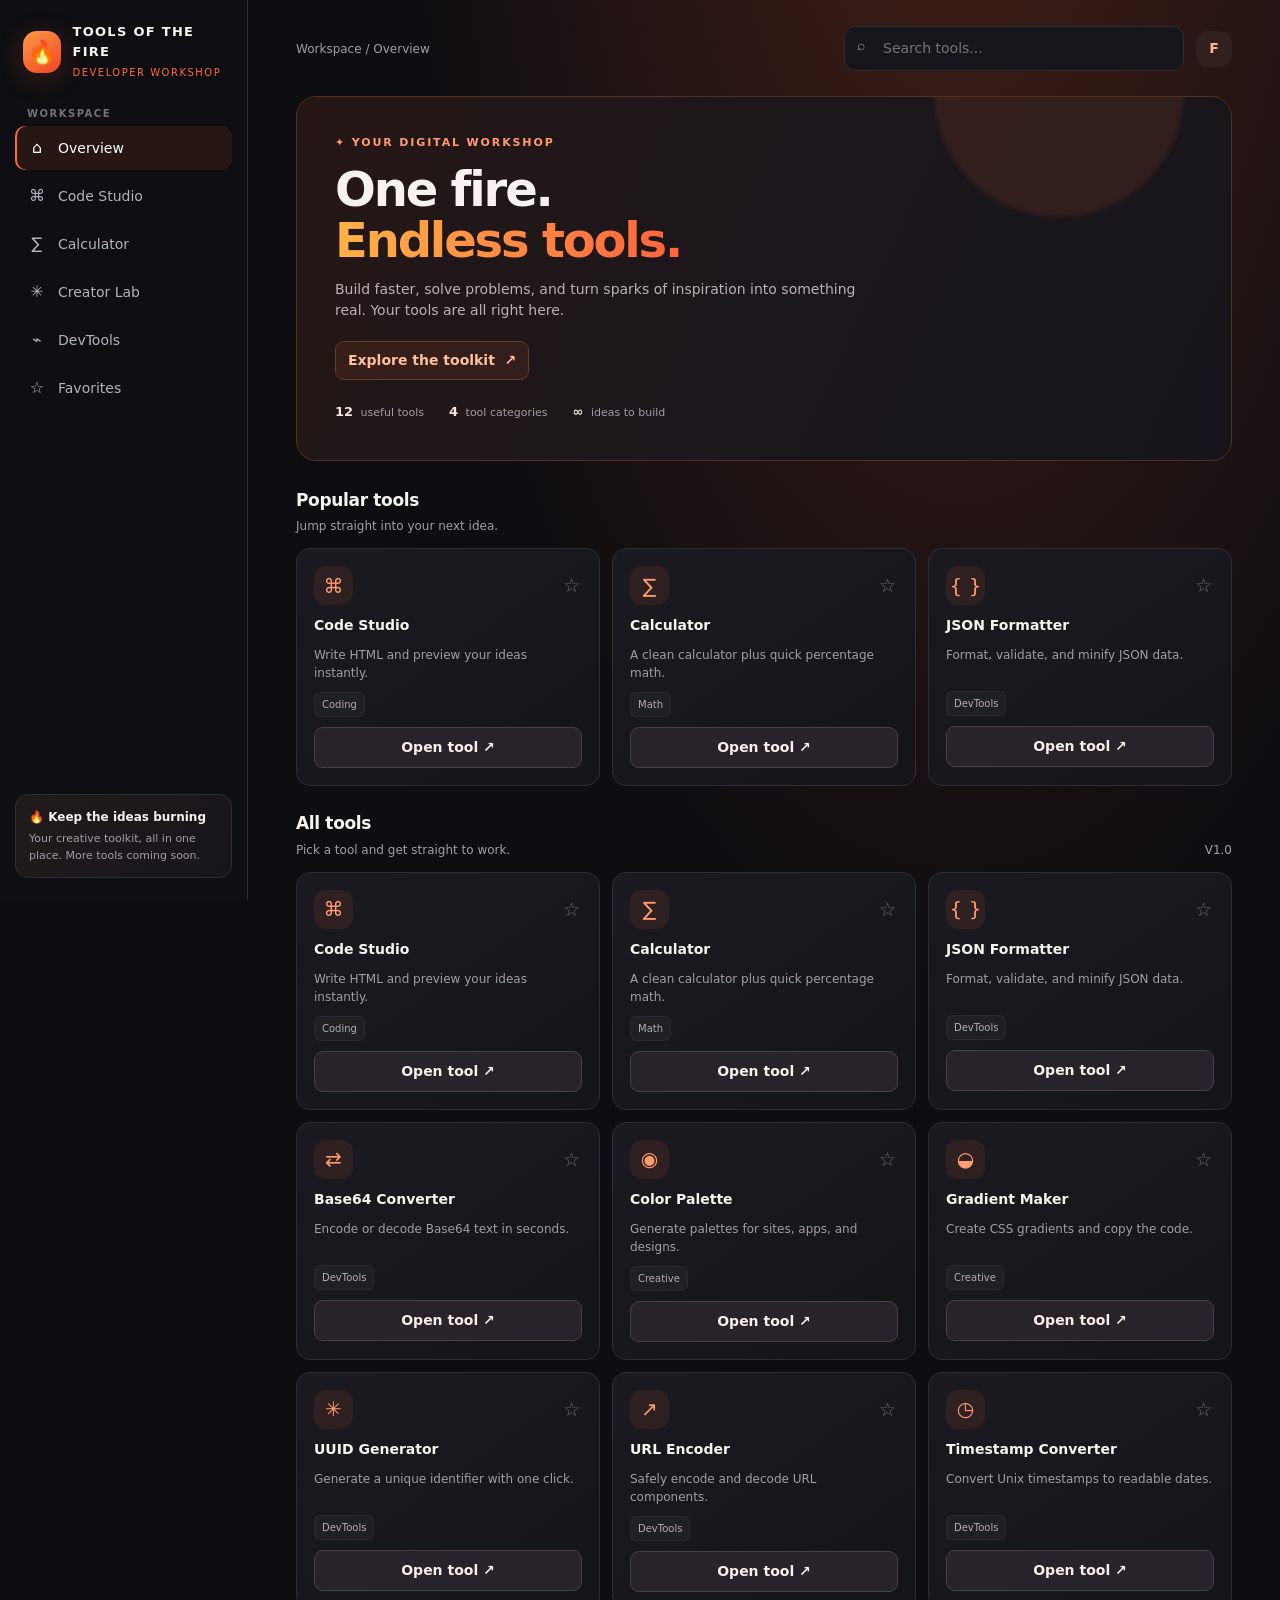
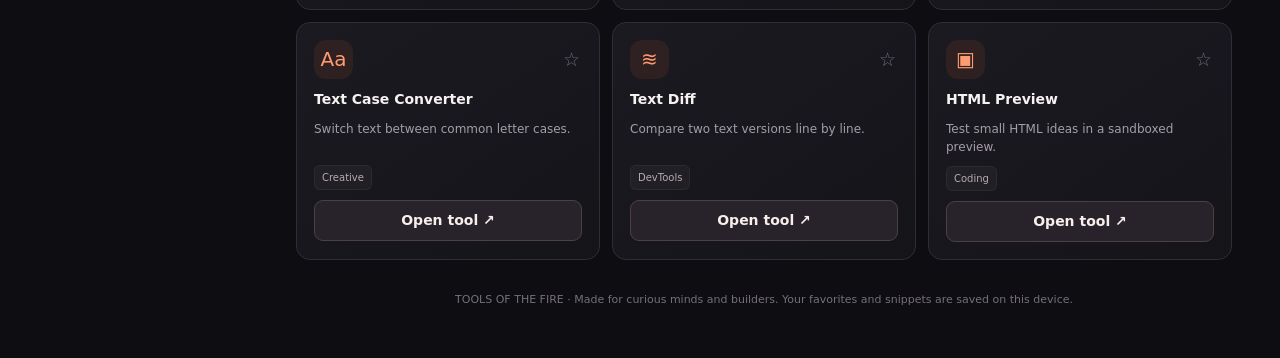
==== tools-of-the-fire/index.html @ 119ce0c4 "Add Tools of the Fire developer toolbox" ====
<!doctype html>
<html lang="en">
<head>
<meta charset="utf-8"><meta name="viewport" content="width=device-width,initial-scale=1">
<meta name="theme-color" content="#111014"><meta name="description" content="Tools of the Fire — a creative developer toolbox for code, calculations, and creation.">
<title>Tools of the Fire</title>
<style>
:root{color-scheme:dark;--bg:#0e0d11;--panel:#17161c;--panel2:#201e26;--line:#302d37;--text:#f6f2f0;--muted:#a49da8;--fire:#ff6a35;--gold:#ffb347;--green:#7ee0b2}*{box-sizing:border-box}body{margin:0;background:radial-gradient(ellipse at 75% -20%,#492016 0,transparent 42%),var(--bg);color:var(--text);font:14px/1.5 Inter,ui-sans-serif,system-ui,-apple-system,Segoe UI,sans-serif}button,input,textarea,select{font:inherit}button{cursor:pointer}.shell{display:grid;grid-template-columns:248px minmax(0,1fr);min-height:100vh}.sidebar{position:sticky;top:0;height:100vh;border-right:1px solid var(--line);padding:22px 15px;background:#100f14eF;display:flex;flex-direction:column;gap:24px}.brand{display:flex;align-items:center;gap:11px;padding:0 8px}.flame{width:42px;height:42px;border-radius:14px;display:grid;place-items:center;background:linear-gradient(145deg,#ff9a45,#f04426);font-size:23px;box-shadow:0 5px 28px #ff6a3533}.brand strong{display:block;font-size:13px;letter-spacing:.1em}.brand small{color:var(--fire);font-size:10px;letter-spacing:.15em}.navlabel{color:#776f7d;font-size:10px;font-weight:800;letter-spacing:.15em;padding:0 12px;margin-bottom:5px}.nav{display:grid;gap:4px}.nav button{border:0;background:transparent;color:#b8b0bd;text-align:left;padding:10px 12px;border-radius:10px;display:flex;align-items:center;gap:11px}.nav button:hover,.nav button.active{background:#ff6a3518;color:#fff}.nav button.active{box-shadow:inset 2px 0 var(--fire)}.nav .ico{width:20px;text-align:center;font-size:16px}.sidebottom{margin-top:auto;border:1px solid var(--line);border-radius:13px;padding:13px;background:linear-gradient(135deg,#211b1b,#17151c)}.sidebottom b{display:block;font-size:12px}.sidebottom p{font-size:11px;color:var(--muted);margin:5px 0 0}.main{min-width:0;padding:26px clamp(16px,4vw,48px) 50px;max-width:1600px;width:100%;margin:auto}.topbar{display:flex;align-items:center;gap:12px;margin-bottom:25px}.crumb{color:var(--muted);font-size:12px}.topbar .grow{flex:1}.search{width:min(340px,45vw);position:relative}.search input{width:100%;border:1px solid var(--line);background:#17161c;color:var(--text);padding:11px 13px 11px 38px;border-radius:11px;outline:none}.search input:focus,textarea:focus,input:focus,select:focus{border-color:#a64b30;outline:1px solid #a64b3055}.search span{position:absolute;left:13px;top:9px;color:var(--muted)}.avatar{width:36px;height:36px;border-radius:12px;background:#30211e;color:#ffb28d;display:grid;place-items:center;font-weight:800}.hero{position:relative;overflow:hidden;border:1px solid #553022;border-radius:20px;padding:clamp(22px,4vw,38px);background:linear-gradient(115deg,#261715 0%,#1b171c 50%,#17151b 100%);margin-bottom:27px}.hero:after{content:"";position:absolute;width:250px;height:250px;border-radius:50%;right:5%;top:-130px;background:#ff632e1c;filter:blur(2px)}.eyebrow{font-size:11px;color:#ff9b70;font-weight:800;letter-spacing:.17em;text-transform:uppercase}.hero h1{font-size:clamp(30px,5vw,48px);letter-spacing:-.045em;line-height:1.08;margin:12px 0}.hero h1 span{background:linear-gradient(90deg,#ffb347,#ff633d);-webkit-background-clip:text;background-clip:text;color:transparent}.hero p{color:#bcb1b5;max-width:550px;margin:0 0 20px}.pill{border:1px solid #623b2d;background:#ff6a3517;color:#ffc09f;padding:8px 12px;border-radius:9px;font-weight:700}.stats{display:flex;gap:25px;flex-wrap:wrap;margin-top:22px;color:var(--muted);font-size:11px}.stats b{color:#f5e7df;font-size:13px;margin-right:4px}.sectionhead{display:flex;align-items:end;justify-content:space-between;gap:12px;margin:25px 0 13px}.sectionhead h2{font-size:17px;margin:0;letter-spacing:-.02em}.sectionhead p{color:var(--muted);font-size:12px;margin:4px 0 0}.cards{display:grid;grid-template-columns:repeat(3,minmax(0,1fr));gap:12px}.toolcard{border:1px solid var(--line);background:linear-gradient(145deg,#1b1a21,#151419);padding:17px;border-radius:14px;text-align:left;color:inherit;min-width:0;transition:.18s;display:flex;flex-direction:column;gap:10px}.toolcard:hover{transform:translateY(-2px);border-color:#79432f;background:#211b1b}.cardtop{display:flex;align-items:center;justify-content:space-between}.toolicon{width:39px;height:39px;display:grid;place-items:center;border-radius:12px;background:#ff6a3517;color:#ff9b70;font-size:20px}.star{border:0;background:transparent;color:#716a76;font-size:19px;padding:2px}.star.on{color:#ffbd52}.toolcard h3{margin:0;font-size:14px}.toolcard p{margin:0;color:var(--muted);font-size:12px;min-height:35px}.tag{color:#b8aab4;font-size:10px;background:#ffffff09;border:1px solid #ffffff0c;padding:4px 7px;border-radius:6px;align-self:flex-start}.workspace{display:none}.workspace.active{display:block}.homeview.hidden{display:none}.panel{border:1px solid var(--line);border-radius:15px;background:#17161c;padding:18px;margin-bottom:14px}.panel h3{margin:0 0 12px;font-size:15px}.field{width:100%;background:#100f14;border:1px solid var(--line);color:var(--text);border-radius:9px;padding:10px 12px;min-width:0}.fieldlabel{display:block;color:#b5adb9;font-size:12px;margin:12px 0 6px}.btn{border:1px solid #4b4145;background:#28232a;color:#f8eeeb;padding:9px 13px;border-radius:9px;font-weight:650}.btn.primary{background:linear-gradient(135deg,#ff7b3f,#ed4e2e);border-color:transparent;color:#fff}.btn:hover{filter:brightness(1.12)}.row{display:flex;gap:9px;align-items:center;flex-wrap:wrap}.row>*{flex:0 0 auto}.row .field{flex:1 1 180px}.output{background:#100f14;border:1px solid var(--line);padding:12px;border-radius:9px;min-height:42px;white-space:pre-wrap;overflow-wrap:anywhere;color:#f2e9e5}.muted{color:var(--muted);font-size:12px}.calc{max-width:420px}.calcdisplay{width:100%;font-size:27px;text-align:right;padding:20px 14px;background:#100f14;border:1px solid var(--line);border-radius:11px;color:#fff;margin-bottom:10px}.calcgrid{display:grid;grid-template-columns:repeat(4,1fr);gap:7px}.calcgrid button{padding:13px 5px;background:#27232b;border:1px solid #37313b;border-radius:9px;color:#fff}.calcgrid button.op{color:#ff9c72;background:#39251f}.calcgrid button.equal{background:#f26335;border-color:#f26335}.editor{display:grid;grid-template-columns:1fr 1fr;gap:12px}.editor textarea{min-height:310px;resize:vertical;font:12px/1.6 ui-monospace,SFMono-Regular,Consolas,monospace}.preview{width:100%;height:350px;border:1px solid var(--line);border-radius:9px;background:#fff}.colorgrid{display:grid;grid-template-columns:repeat(5,1fr);gap:8px}.swatch{border:1px solid #ffffff1a;border-radius:10px;overflow:hidden;background:#100f14;color:#fff;text-align:left;padding:0}.swatchcolor{height:90px}.swatch code{display:block;padding:8px;font-size:11px}.empty{border:1px dashed #46404a;border-radius:12px;padding:25px;color:var(--muted);text-align:center}.footer{margin-top:32px;color:#766f7b;font-size:11px;text-align:center}.toast{position:fixed;bottom:20px;right:20px;background:#26212a;border:1px solid #584139;padding:11px 15px;border-radius:10px;display:none;z-index:10;box-shadow:0 10px 30px #0008}.toast.show{display:block}@media(max-width:1000px){.cards{grid-template-columns:repeat(2,minmax(0,1fr))}.shell{grid-template-columns:205px minmax(0,1fr)}.sidebar{padding:18px 10px}}@media(max-width:680px){.shell{display:block}.sidebar{position:sticky;z-index:5;top:0;width:100%;height:auto;padding:10px 12px;border-right:0;border-bottom:1px solid var(--line);display:block}.brand{padding:0 3px}.flame{width:35px;height:35px}.brand strong{font-size:12px}.navlabel,.sidebottom{display:none}.nav{display:flex;overflow-x:auto;gap:4px;margin-top:10px}.nav button{white-space:nowrap;padding:8px 10px;font-size:11px}.nav .ico{width:auto}.main{padding:18px 13px 35px}.topbar{margin-bottom:16px}.crumb{display:none}.search{width:100%;flex:1}.avatar{display:none}.hero{padding:22px 18px}.cards{grid-template-columns:repeat(2,minmax(0,1fr));gap:9px}.toolcard{padding:12px;gap:8px}.toolcard p{font-size:11px}.toolicon{width:34px;height:34px}.editor{grid-template-columns:1fr}.editor textarea{min-height:220px}.preview{height:300px}.colorgrid{grid-template-columns:repeat(3,1fr)}.swatchcolor{height:65px}}@media(max-width:390px){.cards{grid-template-columns:1fr}.toolcard p{min-height:0}.hero h1{font-size:32px}}
</style>
</head>
<body>
<div class="shell">
<aside class="sidebar">
 <div class="brand"><div class="flame">🔥</div><div><strong>TOOLS OF THE FIRE</strong><small>DEVELOPER WORKSHOP</small></div></div>
 <div><div class="navlabel">WORKSPACE</div><nav class="nav" id="nav">
 <button class="active" data-view="home"><span class="ico">⌂</span> Overview</button>
 <button data-view="code"><span class="ico">⌘</span> Code Studio</button>
 <button data-view="calculator"><span class="ico">∑</span> Calculator</button>
 <button data-view="creator"><span class="ico">✳</span> Creator Lab</button>
 <button data-view="devtools"><span class="ico">⌁</span> DevTools</button>
 <button data-view="favorites"><span class="ico">☆</span> Favorites</button>
 </nav></div>
 <div class="sidebottom"><b>🔥 Keep the ideas burning</b><p>Your creative toolkit, all in one place. More tools coming soon.</p></div>
</aside>
<main class="main">
 <div class="topbar"><div class="crumb">Workspace / <span id="crumb">Overview</span></div><div class="grow"></div><div class="search"><span>⌕</span><input id="search" placeholder="Search tools..." aria-label="Search tools"></div><div class="avatar">F</div></div>
 <section id="home" class="homeview">
 <div class="hero"><div class="eyebrow">✦ YOUR DIGITAL WORKSHOP</div><h1>One fire.<br><span>Endless tools.</span></h1><p>Build faster, solve problems, and turn sparks of inspiration into something real. Your tools are all right here.</p><button class="pill" id="explore">Explore the toolkit&nbsp; ↗</button><div class="stats"><span><b id="toolcount">12</b> useful tools</span><span><b>4</b> tool categories</span><span><b>∞</b> ideas to build</span></div></div>
 <div class="sectionhead"><div><h2>Popular tools</h2><p>Jump straight into your next idea.</p></div></div><div class="cards" id="homecards"></div>
 <div class="sectionhead"><div><h2>All tools</h2><p>Pick a tool and get straight to work.</p></div><span class="muted">V1.0</span></div><div class="cards" id="allcards"></div>
 </section>
 <section id="code" class="workspace"><div class="sectionhead"><div><h2>Code Studio</h2><p>Write HTML, CSS, and JavaScript and preview the result live.</p></div></div><div class="panel"><div class="row"><label class="muted" for="codetype">Starter</label><select class="field" style="max-width:200px" id="codetype"><option value="starter">Hello world</option><option value="button">Interactive button</option><option value="blank">Blank canvas</option></select><button class="btn primary" id="runCode">▶ Run preview</button><button class="btn" id="saveCode">Save snippet</button></div><div class="editor" style="margin-top:12px"><div><label class="fieldlabel" for="codeinput">HTML editor</label><textarea class="field" id="codeinput" spellcheck="false"></textarea></div><div><label class="fieldlabel">Live preview</label><iframe class="preview" id="preview" title="Code preview" sandbox="allow-scripts"></iframe></div></div><p class="muted">Preview runs in an isolated frame. Don't paste code you don't trust.</p></div><div class="panel"><h3>Saved snippets</h3><div id="snippets" class="muted">Your saved snippets will appear here.</div></div></section>
 <section id="calculator" class="workspace"><div class="sectionhead"><div><h2>Calculator Hub</h2><p>Quick calculations without leaving your workspace.</p></div></div><div class="panel calc"><input class="calcdisplay" id="calcdisplay" value="0" readonly aria-label="Calculator display"><div class="calcgrid" id="calcgrid"></div></div><div class="panel"><h3>Quick percentage</h3><div class="row"><input class="field" type="number" id="pctbase" placeholder="Amount e.g. 250"><input class="field" type="number" id="pct" placeholder="Percent e.g. 15"><button class="btn primary" id="pctgo">Calculate</button></div><p id="pctout" class="output" style="margin-top:10px">Enter an amount and percentage.</p></div></section>
 <section id="creator" class="workspace"><div class="sectionhead"><div><h2>Creator Lab</h2><p>Generate colors and handy creative assets.</p></div><button class="btn primary" id="newpalette">↻ New palette</button></div><div class="panel"><h3>Color palette generator</h3><p class="muted">Generate a five-color palette and click any hex code to copy it.</p><div class="colorgrid" id="colorgrid"></div></div><div class="panel"><h3>Gradient maker</h3><div class="row"><input class="field" type="color" id="color1" value="#ff6a35" aria-label="First gradient color" style="height:42px;max-width:90px"><input class="field" type="color" id="color2" value="#ffb347" aria-label="Second gradient color" style="height:42px;max-width:90px"><select class="field" id="gradientdir" style="max-width:160px"><option value="135deg">Diagonal</option><option value="90deg">Left to right</option><option value="180deg">Top to bottom</option><option value="45deg">Soft diagonal</option></select><button class="btn primary" id="makegradient">Create gradient</button></div><div id="gradientbox" style="height:130px;border-radius:12px;margin-top:14px;background:linear-gradient(135deg,#ff6a35,#ffb347)"></div><div class="row" style="margin-top:10px"><code id="gradientcode" class="output" style="flex:1">linear-gradient(135deg, #ff6a35, #ffb347)</code><button class="btn" id="copygradient">Copy CSS</button></div></div><div class="panel"><h3>Text case converter</h3><textarea class="field" id="caseinput" rows="3" placeholder="Type or paste your text..."></textarea><div class="row" style="margin-top:10px"><button class="btn" data-case="upper">UPPERCASE</button><button class="btn" data-case="lower">lowercase</button><button class="btn" data-case="title">Title Case</button><button class="btn" data-case="sentence">Sentence case</button><button class="btn" data-case="copy">Copy text</button></div></div></section>
 <section id="devtools" class="workspace"><div class="sectionhead"><div><h2>Developer Toolkit</h2><p>Small utilities that make everyday development easier.</p></div></div><div class="panel"><h3>JSON formatter / validator</h3><textarea class="field" id="jsoninput" rows="6" placeholder='{"hello":"fire","active":true}' spellcheck="false"></textarea><div class="row" style="margin-top:10px"><button class="btn primary" id="jsonformat">Format JSON</button><button class="btn" id="jsonmin">Minify</button><button class="btn" id="jsoncopy">Copy result</button></div><div class="output" id="jsonout" style="margin-top:10px">Your formatted JSON will appear here.</div></div><div class="panel"><h3>Base64 encoder / decoder</h3><textarea class="field" id="baseinput" rows="3" placeholder="Enter text or Base64..."></textarea><div class="row" style="margin-top:10px"><button class="btn primary" id="baseencode">Encode</button><button class="btn" id="basedecode">Decode</button></div><div class="output" id="baseout" style="margin-top:10px">Output will appear here.</div></div><div class="panel"><h3>UUID generator</h3><div class="row"><div class="output" id="uuidout" style="flex:1">Click generate to create a UUID.</div><button class="btn primary" id="uuidgo">Generate UUID</button><button class="btn" id="uuidcopy">Copy</button></div></div><div class="panel"><h3>URL encoder / decoder</h3><textarea class="field" id="urlinput" rows="2" placeholder="Text or URL component..."></textarea><div class="row" style="margin-top:10px"><button class="btn primary" id="urlencode">Encode</button><button class="btn" id="urldecode">Decode</button></div><div class="output" id="urlout" style="margin-top:10px">Output will appear here.</div></div><div class="panel"><h3>Unix timestamp converter</h3><div class="row"><input class="field" id="timestamp" placeholder="Unix timestamp in seconds"><button class="btn primary" id="timeconvert">Convert</button><button class="btn" id="timenow">Use current time</button></div><div class="output" id="timeout" style="margin-top:10px">Date and time will appear here.</div></div><div class="panel"><h3>Text diff (basic)</h3><div class="editor"><textarea class="field" id="diffa" rows="5" placeholder="Original text"></textarea><textarea class="field" id="diffb" rows="5" placeholder="Updated text"></textarea></div><button class="btn primary" id="diffgo" style="margin-top:10px">Compare text</button><div class="output" id="diffout" style="margin-top:10px">Comparison will appear here.</div></div></section>
 <section id="favorites" class="workspace"><div class="sectionhead"><div><h2>Your favorites</h2><p>Keep the tools you use most close at hand.</p></div></div><div class="cards" id="favcards"></div></section>
 <div class="footer">TOOLS OF THE FIRE · Made for curious minds and builders. <span id="storageStatus">Your favorites and snippets are saved on this device.</span></div>
</main></div><div class="toast" id="toast" role="status"></div>
<script>
const tools=[
{id:'code',name:'Code Studio',icon:'⌘',desc:'Write HTML and preview your ideas instantly.',category:'Coding',view:'code'},
{id:'calculator',name:'Calculator',icon:'∑',desc:'A clean calculator plus quick percentage math.',category:'Math',view:'calculator'},
{id:'json',name:'JSON Formatter',icon:'{ }',desc:'Format, validate, and minify JSON data.',category:'DevTools',view:'devtools',target:'jsoninput'},
{id:'base64',name:'Base64 Converter',icon:'⇄',desc:'Encode or decode Base64 text in seconds.',category:'DevTools',view:'devtools',target:'baseinput'},
{id:'palette',name:'Color Palette',icon:'◉',desc:'Generate palettes for sites, apps, and designs.',category:'Creative',view:'creator'},
{id:'gradient',name:'Gradient Maker',icon:'◒',desc:'Create CSS gradients and copy the code.',category:'Creative',view:'creator'},
{id:'uuid',name:'UUID Generator',icon:'✳',desc:'Generate a unique identifier with one click.',category:'DevTools',view:'devtools',target:'uuidout'},
{id:'url',name:'URL Encoder',icon:'↗',desc:'Safely encode and decode URL components.',category:'DevTools',view:'devtools',target:'urlinput'},
{id:'timestamp',name:'Timestamp Converter',icon:'◷',desc:'Convert Unix timestamps to readable dates.',category:'DevTools',view:'devtools',target:'timestamp'},
{id:'textcase',name:'Text Case Converter',icon:'Aa',desc:'Switch text between common letter cases.',category:'Creative',view:'creator',target:'caseinput'},
{id:'diff',name:'Text Diff',icon:'≋',desc:'Compare two text versions line by line.',category:'DevTools',view:'devtools',target:'diffa'},
{id:'preview',name:'HTML Preview',icon:'▣',desc:'Test small HTML ideas in a sandboxed preview.',category:'Coding',view:'code'}
];
let favorites=readStore('tof-favorites',[]), snippets=readStore('tof-snippets',[]), calcExpr='', lastView='home';
function readStore(k,f){try{return JSON.parse(localStorage.getItem(k))??f}catch{return f}}function saveStore(k,v){try{localStorage.setItem(k,JSON.stringify(v))}catch{}}
function toast(t){let el=document.getElementById('toast');el.textContent=t;el.classList.add('show');clearTimeout(window._toast);window._toast=setTimeout(()=>el.classList.remove('show'),2000)}
function card(t){return '<article class="toolcard"><div class="cardtop"><div class="toolicon">'+t.icon+'</div><button class="star '+(favorites.includes(t.id)?'on':'')+'" data-star="'+t.id+'" title="Toggle favorite" aria-label="Toggle favorite">'+(favorites.includes(t.id)?'★':'☆')+'</button></div><h3>'+t.name+'</h3><p>'+t.desc+'</p><span class="tag">'+t.category+'</span><button class="btn" data-open="'+t.id+'">Open tool ↗</button></article>'}
function renderCards(){document.getElementById('homecards').innerHTML=tools.slice(0,3).map(card).join('');document.getElementById('allcards').innerHTML=tools.map(card).join('');document.getElementById('favcards').innerHTML=tools.filter(t=>favorites.includes(t.id)).map(card).join('')||'<div class="empty" style="grid-column:1/-1">No favorites yet. Tap ☆ on any tool to save it here.</div>';document.getElementById('toolcount').textContent=tools.length}
function openView(view){document.querySelectorAll('.workspace').forEach(e=>e.classList.toggle('active',e.id===view));document.getElementById('home').classList.toggle('hidden',view!=='home');document.querySelectorAll('#nav button').forEach(b=>b.classList.toggle('active',b.dataset.view===view));let label=({home:'Overview',code:'Code Studio',calculator:'Calculator',creator:'Creator Lab',devtools:'DevTools',favorites:'Favorites'})[view]||'Overview';document.getElementById('crumb').textContent=label;lastView=view;window.scrollTo({top:0,behavior:'smooth'})}
function openTool(id){let t=tools.find(x=>x.id===id);if(!t)return;openView(t.view);if(t.target)setTimeout(()=>document.getElementById(t.target)?.focus(),100)}
document.getElementById('nav').addEventListener('click',e=>{let b=e.target.closest('[data-view]');if(b)openView(b.dataset.view)});document.addEventListener('click',e=>{let s=e.target.closest('[data-star]');if(s){let id=s.dataset.star;favorites=favorites.includes(id)?favorites.filter(x=>x!==id):[...favorites,id];saveStore('tof-favorites',favorites);renderCards();toast(favorites.includes(id)?'Added to favorites':'Removed from favorites');return}let o=e.target.closest('[data-open]');if(o)openTool(o.dataset.open)});
document.getElementById('explore').onclick=()=>document.getElementById('allcards').scrollIntoView({behavior:'smooth',block:'start'});
document.getElementById('search').addEventListener('input',e=>{let q=e.target.value.trim().toLowerCase();if(!q){document.getElementById('homecards').innerHTML=tools.slice(0,3).map(card).join('');document.getElementById('allcards').innerHTML=tools.map(card).join('');return}openView('home');let found=tools.filter(t=>(t.name+' '+t.desc+' '+t.category).toLowerCase().includes(q));document.getElementById('homecards').innerHTML='';document.getElementById('allcards').innerHTML=found.map(card).join('')||'<div class="empty" style="grid-column:1/-1">No tools found. Try a different search.</div>';document.querySelector('#home .sectionhead').style.display='none';});
const starter='<h1>Hello, world! 🔥</h1>\n<p>Your next idea starts here.</p>\n<button onclick="document.querySelector(\'p\').textContent=\'You made it work!\'">Click me</button>\n<style>body{font-family:system-ui;padding:28px;color:#28212a}button{padding:10px 14px;border:0;border-radius:8px;background:#f26335;color:white;cursor:pointer}</style>';
const starters={starter,button:'<h1>Interactive button</h1>\n<button id="fire">Ignite the fire</button>\n<p id="message">Click the button.</p>\n<script>document.getElementById("fire").onclick=()=>document.getElementById("message").textContent="🔥 Ignited!";<'+ '/script>\n<style>body{font-family:system-ui;padding:24px}button{background:#f26335;color:white;border:0;padding:12px;border-radius:8px}</style>',blank:''};
document.getElementById('codeinput').value=starter;function runCode(){document.getElementById('preview').srcdoc=document.getElementById('codeinput').value}document.getElementById('runCode').onclick=runCode;document.getElementById('codetype').onchange=e=>{document.getElementById('codeinput').value=starters[e.target.value];runCode()};document.getElementById('saveCode').onclick=()=>{let name=prompt('Name this snippet:','My fire snippet');if(!name)return;snippets.unshift({name,code:document.getElementById('codeinput').value,date:new Date().toLocaleDateString()});snippets=snippets.slice(0,30);saveStore('tof-snippets',snippets);renderSnippets();toast('Snippet saved on this device')};
function renderSnippets(){let el=document.getElementById('snippets');if(!snippets.length){el.textContent='Your saved snippets will appear here.';return}el.innerHTML=snippets.map((s,i)=>'<div class="row" style="padding:9px 0;border-bottom:1px solid var(--line)"><span style="flex:1"><b>'+escapeHTML(s.name)+'</b><br><small class="muted">'+s.date+'</small></span><button class="btn" data-loadsnippet="'+i+'">Load</button><button class="btn" data-delsnippet="'+i+'">Delete</button></div>').join('')}
function escapeHTML(s){return String(s).replace(/[&<>"']/g,c=>({'&':'&amp;','<':'&lt;','>':'&gt;','"':'&quot;',"'":'&#39;'}[c]))}
document.getElementById('snippets').addEventListener('click',e=>{let l=e.target.closest('[data-loadsnippet]');let d=e.target.closest('[data-delsnippet]');if(l){document.getElementById('codeinput').value=snippets[+l.dataset.loadsnippet].code;runCode();toast('Snippet loaded')}if(d){snippets.splice(+d.dataset.delsnippet,1);saveStore('tof-snippets',snippets);renderSnippets()}});
const keys=['7','8','9','÷','4','5','6','×','1','2','3','−','0','.','⌫','+','C','(',')','='];document.getElementById('calcgrid').innerHTML=keys.map(k=>'<button class="'+(['÷','×','−','+'].includes(k)?'op ':'')+(k==='='?'equal':'')+'" data-key="'+k+'">'+k+'</button>').join('');
document.getElementById('calcgrid').onclick=e=>{let b=e.target.closest('[data-key]');if(!b)return;let k=b.dataset.key,d=document.getElementById('calcdisplay');if(k==='C')calcExpr='';else if(k==='⌫')calcExpr=calcExpr.slice(0,-1);else if(k==='='){try{let safe=calcExpr.replace(/×/g,'*').replace(/÷/g,'/').replace(/−/g,'-');if(!/^[0-9+\-*/().\s%]+$/.test(safe))throw 0;let val=Function('"use strict";return ('+safe.replace(/%/g,'/100')+')')();if(!Number.isFinite(val))throw 0;calcExpr=String(val)}catch{toast('That expression is not valid');calcExpr=''}}else calcExpr+=k;d.value=calcExpr||'0'};
document.getElementById('pctgo').onclick=()=>{let a=Number(document.getElementById('pctbase').value),p=Number(document.getElementById('pct').value);document.getElementById('pctout').textContent=Number.isFinite(a)&&Number.isFinite(p)&&document.getElementById('pctbase').value!==''&&document.getElementById('pct').value!==''?p+'% of '+a+' = '+(a*p/100):'Enter a valid amount and percentage.'};
function palette(){let cols=Array.from({length:5},()=>{let h=Math.floor(Math.random()*360),s=45+Math.random()*40,l=40+Math.random()*28;return 'hsl('+h+' '+Math.round(s)+'% '+Math.round(l)+'%)'});document.getElementById('colorgrid').innerHTML=cols.map(c=>'<button class="swatch" data-color="'+c+'"><div class="swatchcolor" style="background:'+c+'"></div><code>'+c+'</code></button>').join('')}
document.getElementById('newpalette').onclick=palette;document.getElementById('colorgrid').onclick=e=>{let b=e.target.closest('[data-color]');if(b)copyText(b.dataset.color)};
function updateGradient(){let css='linear-gradient('+document.getElementById('gradientdir').value+', '+document.getElementById('color1').value+', '+document.getElementById('color2').value+')';document.getElementById('gradientbox').style.background=css;document.getElementById('gradientcode').textContent='background: '+css+';'}document.getElementById('makegradient').onclick=updateGradient;document.getElementById('copygradient').onclick=()=>copyText(document.getElementById('gradientcode').textContent);document.querySelectorAll('[data-case]').forEach(b=>b.onclick=()=>{let el=document.getElementById('caseinput'),v=el.value;switch(b.dataset.case){case'upper':el.value=v.toUpperCase();break;case'lower':el.value=v.toLowerCase();break;case'title':el.value=v.toLowerCase().replace(/\b\w/g,c=>c.toUpperCase());break;case'sentence':el.value=v.toLowerCase().replace(/(^\s*\w|[.!?]\s+\w)/g,c=>c.toUpperCase());break;case'copy':copyText(v)}})
document.getElementById('jsonformat').onclick=()=>formatJSON(false);document.getElementById('jsonmin').onclick=()=>formatJSON(true);function formatJSON(min){try{let v=JSON.parse(document.getElementById('jsoninput').value);document.getElementById('jsonout').textContent=JSON.stringify(v,null,min?0:2);document.getElementById('jsonout').style.color='var(--green)'}catch(e){document.getElementById('jsonout').textContent='Invalid JSON: '+e.message;document.getElementById('jsonout').style.color='#ff9078'}}document.getElementById('jsoncopy').onclick=()=>copyText(document.getElementById('jsonout').textContent);
document.getElementById('baseencode').onclick=()=>{try{document.getElementById('baseout').textContent=btoa(unescape(encodeURIComponent(document.getElementById('baseinput').value)))}catch(e){document.getElementById('baseout').textContent='Could not encode this text.'}};document.getElementById('basedecode').onclick=()=>{try{document.getElementById('baseout').textContent=decodeURIComponent(escape(atob(document.getElementById('baseinput').value.trim())))}catch(e){document.getElementById('baseout').textContent='Invalid Base64 input.'}};
document.getElementById('uuidgo').onclick=()=>document.getElementById('uuidout').textContent=crypto.randomUUID?crypto.randomUUID():'xxxxxxxx-xxxx-4xxx-yxxx-xxxxxxxxxxxx'.replace(/[xy]/g,c=>{let r=Math.random()*16|0;return(c==='x'?r:(r&3|8)).toString(16)});document.getElementById('uuidcopy').onclick=()=>copyText(document.getElementById('uuidout').textContent);
document.getElementById('urlencode').onclick=()=>document.getElementById('urlout').textContent=encodeURIComponent(document.getElementById('urlinput').value);document.getElementById('urldecode').onclick=()=>{try{document.getElementById('urlout').textContent=decodeURIComponent(document.getElementById('urlinput').value)}catch{document.getElementById('urlout').textContent='Invalid encoded input.'}};
document.getElementById('timeconvert').onclick=()=>{let n=Number(document.getElementById('timestamp').value);if(!Number.isFinite(n)||!document.getElementById('timestamp').value.trim()){document.getElementById('timeout').textContent='Enter a Unix timestamp in seconds.';return}let d=new Date(n*1000);document.getElementById('timeout').textContent=isNaN(d)?'Timestamp out of range.':d.toLocaleString()+'\nUTC: '+d.toUTCString()};document.getElementById('timenow').onclick=()=>{let n=Math.floor(Date.now()/1000);document.getElementById('timestamp').value=n;document.getElementById('timeout').textContent=new Date(n*1000).toLocaleString()+'\nUnix timestamp: '+n};
document.getElementById('diffgo').onclick=()=>{let a=document.getElementById('diffa').value.split('\n'),b=document.getElementById('diffb').value.split('\n'),out=[];for(let i=0;i<Math.max(a.length,b.length);i++){if(a[i]===b[i])out.push('  '+(a[i]??''));else{if(a[i]!==undefined)out.push('− '+a[i]);if(b[i]!==undefined)out.push('+ '+b[i])}}document.getElementById('diffout').textContent=out.join('\n')||'No differences.'};
async function copyText(s){try{await navigator.clipboard.writeText(s);toast('Copied to clipboard')}catch{let t=document.createElement('textarea');t.value=s;document.body.appendChild(t);t.select();document.execCommand('copy');t.remove();toast('Copied')}}
renderCards();renderSnippets();palette();runCode();document.getElementById('uuidgo').click();
</script></body></html>
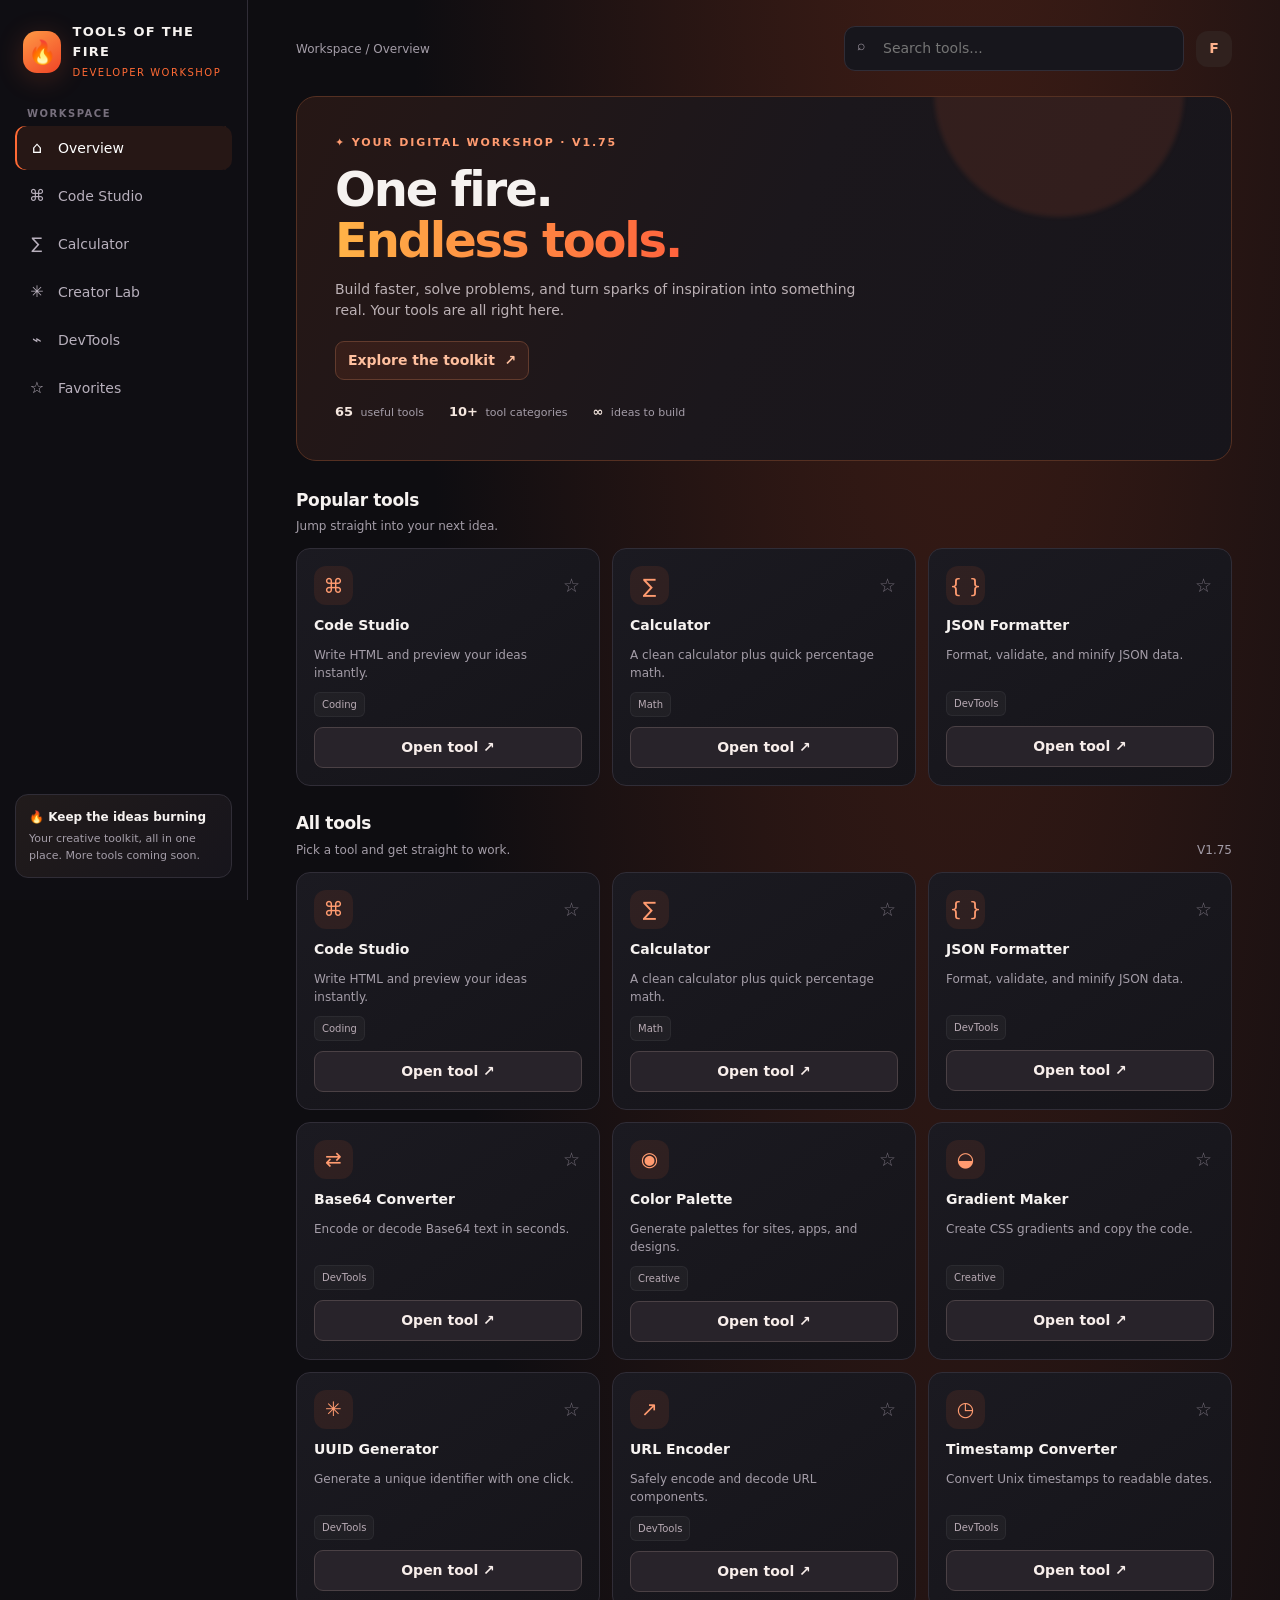
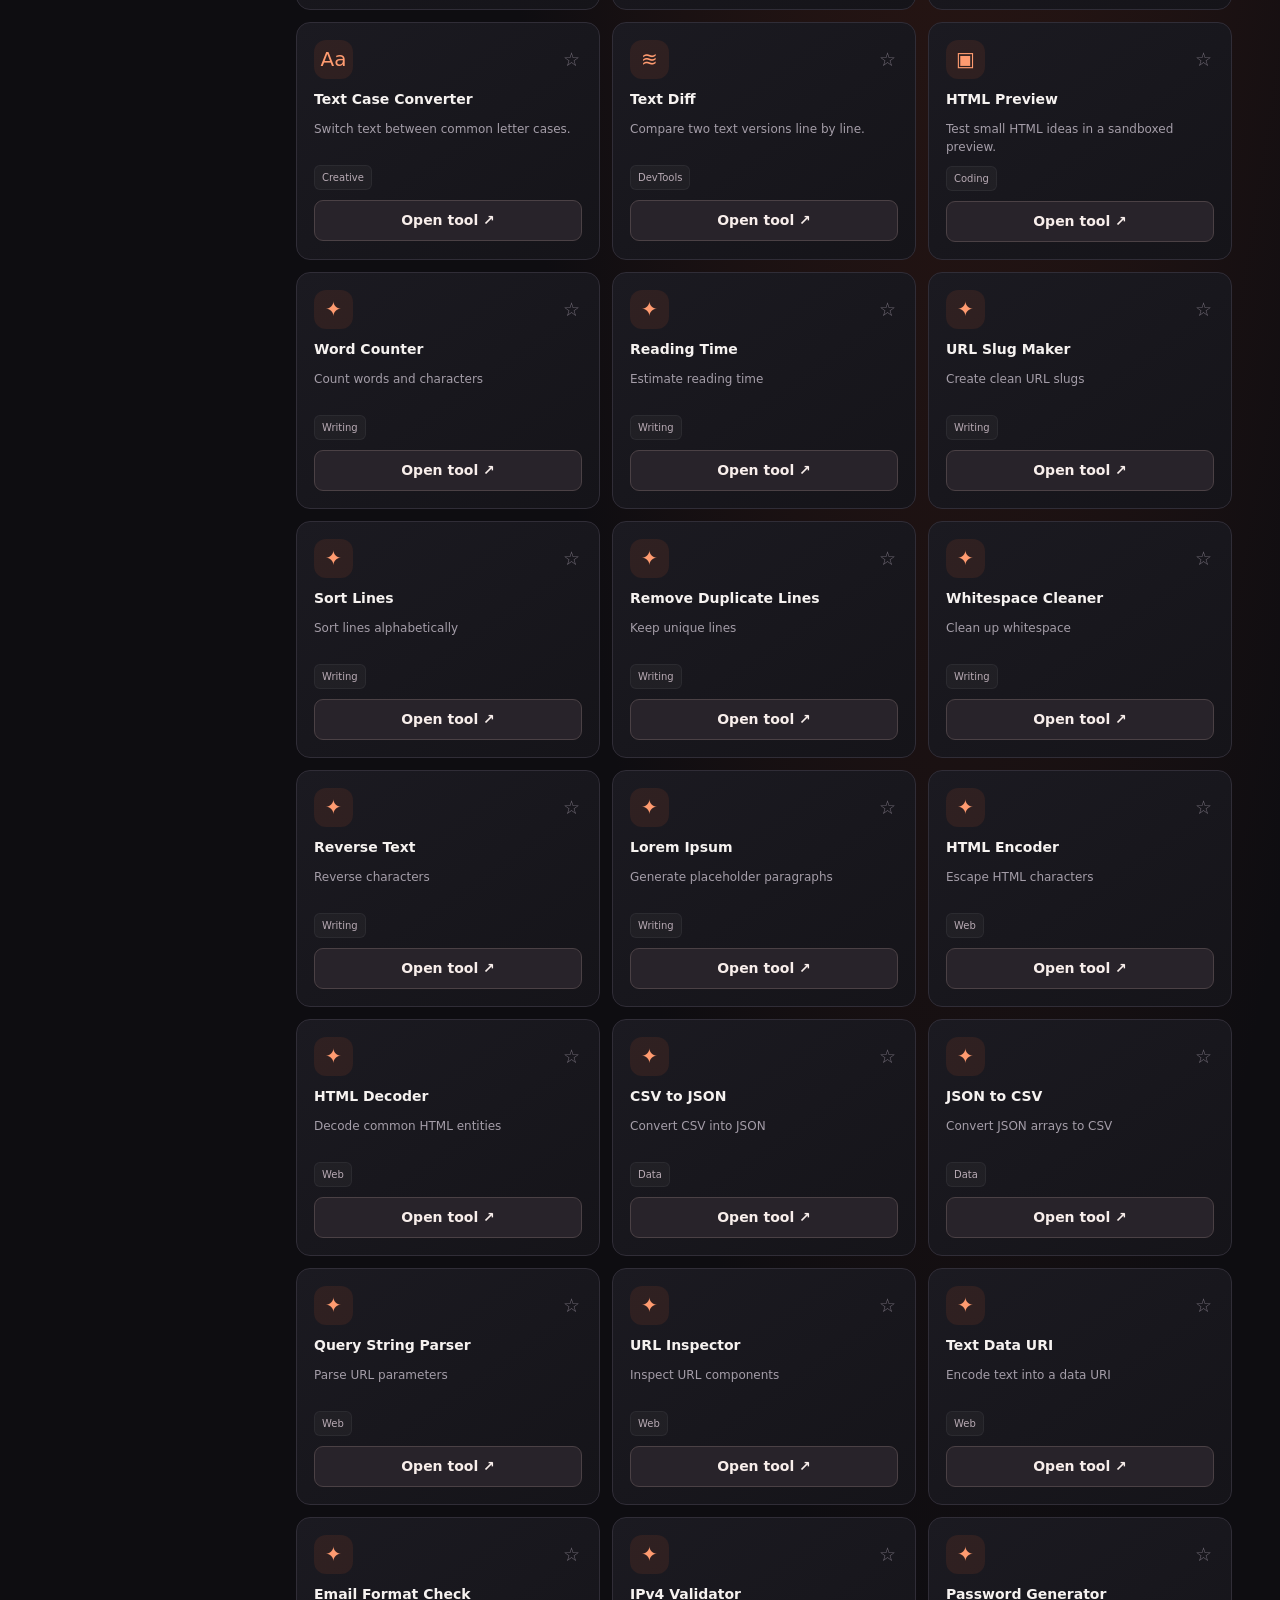
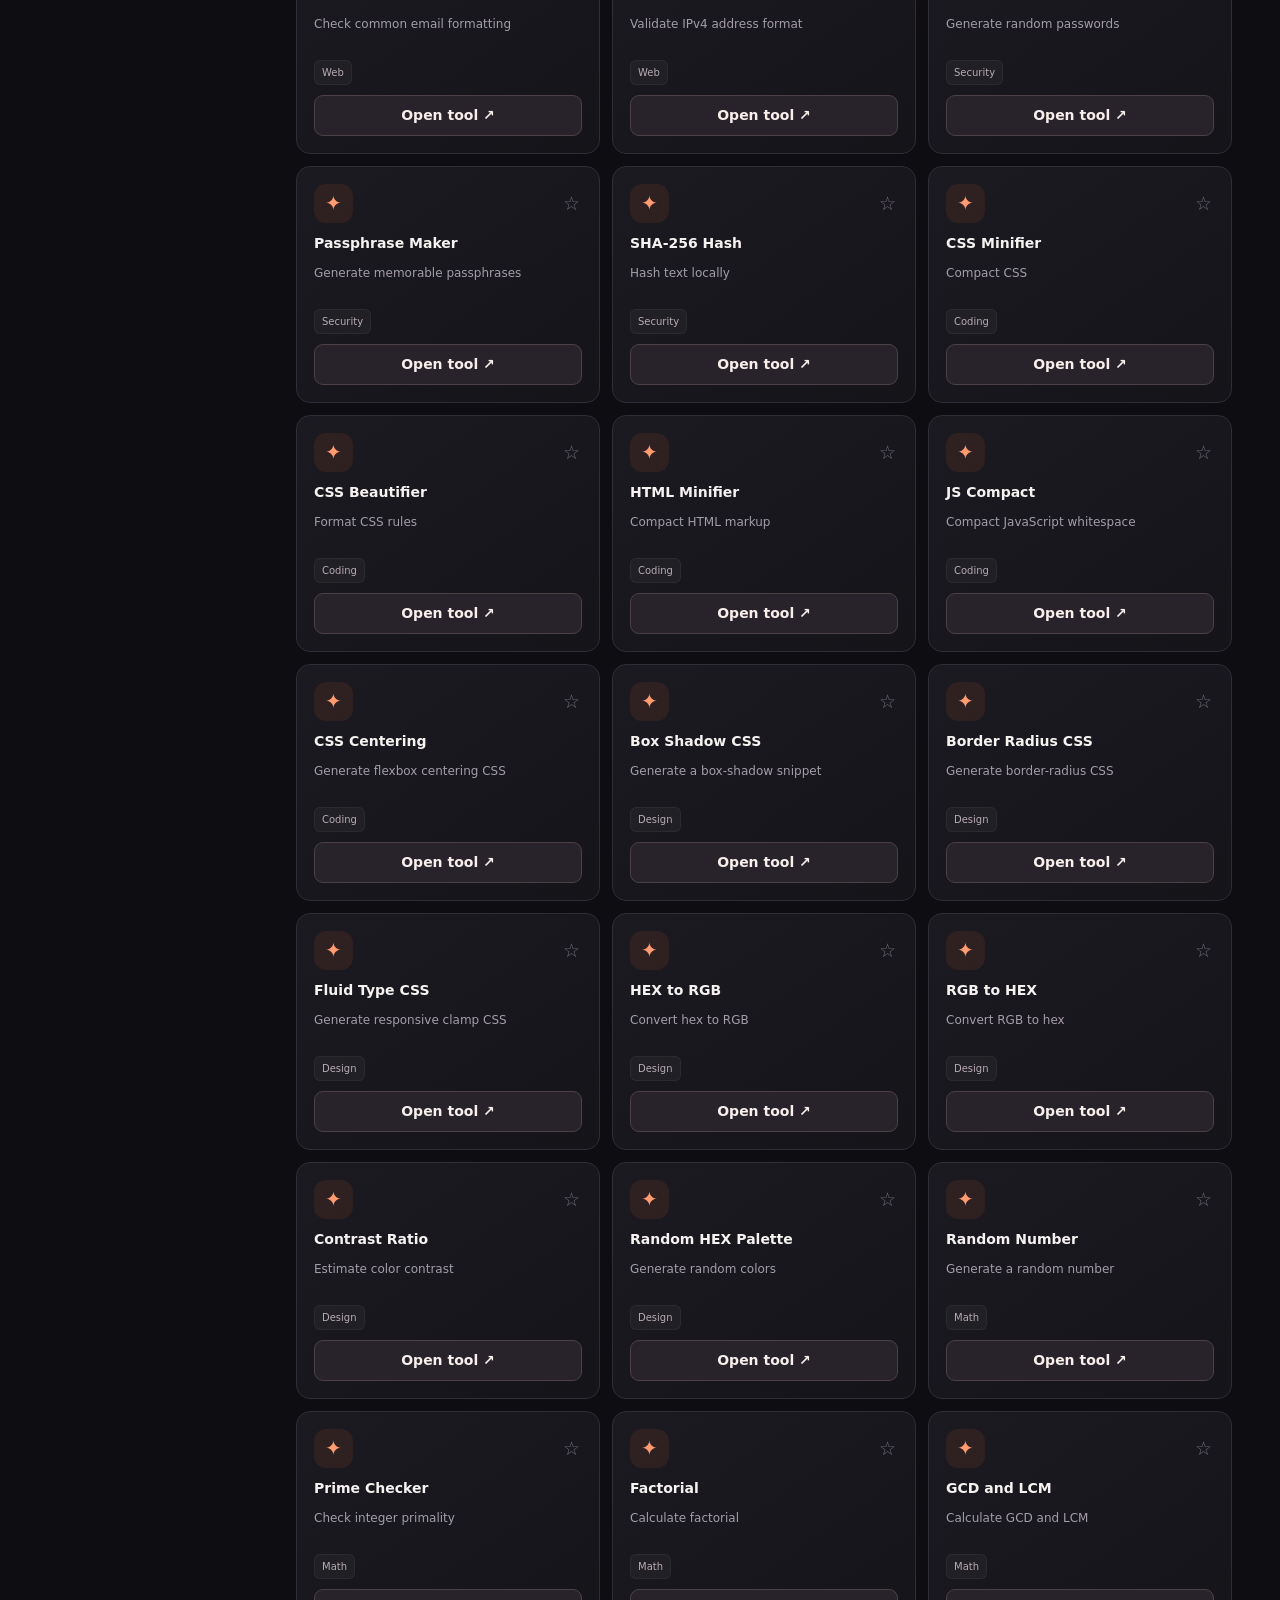
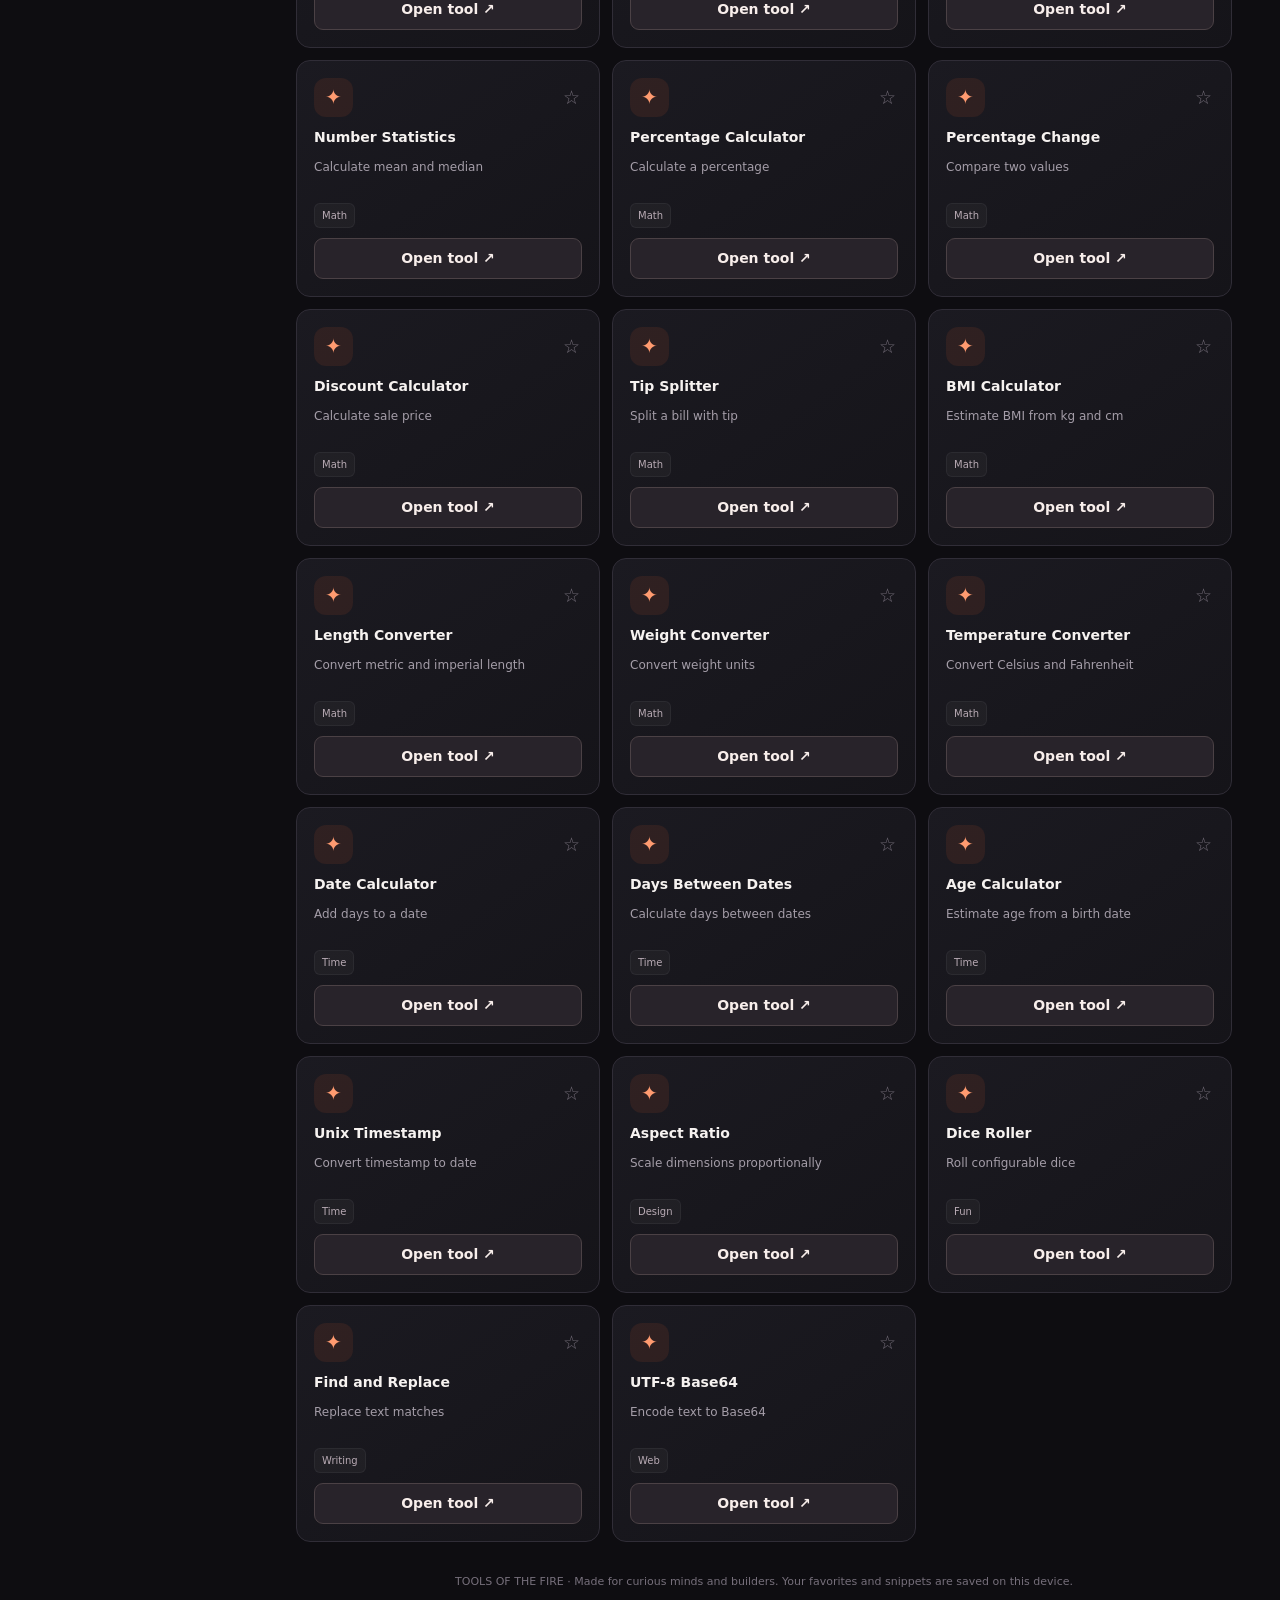
==== commit 0aff6563: "Expand Tools of the Fire to V1.75 with 50+ new utilities" ====
--- a/tools-of-the-fire/index.html
+++ b/tools-of-the-fire/index.html
@@ -25,14 +25,15 @@
 <main class="main">
  <div class="topbar"><div class="crumb">Workspace / <span id="crumb">Overview</span></div><div class="grow"></div><div class="search"><span>⌕</span><input id="search" placeholder="Search tools..." aria-label="Search tools"></div><div class="avatar">F</div></div>
  <section id="home" class="homeview">
- <div class="hero"><div class="eyebrow">✦ YOUR DIGITAL WORKSHOP</div><h1>One fire.<br><span>Endless tools.</span></h1><p>Build faster, solve problems, and turn sparks of inspiration into something real. Your tools are all right here.</p><button class="pill" id="explore">Explore the toolkit&nbsp; ↗</button><div class="stats"><span><b id="toolcount">12</b> useful tools</span><span><b>4</b> tool categories</span><span><b>∞</b> ideas to build</span></div></div>
+ <div class="hero"><div class="eyebrow">✦ YOUR DIGITAL WORKSHOP · V1.75</div><h1>One fire.<br><span>Endless tools.</span></h1><p>Build faster, solve problems, and turn sparks of inspiration into something real. Your tools are all right here.</p><button class="pill" id="explore">Explore the toolkit&nbsp; ↗</button><div class="stats"><span><b id="toolcount">12</b> useful tools</span><span><b>10+</b> tool categories</span><span><b>∞</b> ideas to build</span></div></div>
  <div class="sectionhead"><div><h2>Popular tools</h2><p>Jump straight into your next idea.</p></div></div><div class="cards" id="homecards"></div>
- <div class="sectionhead"><div><h2>All tools</h2><p>Pick a tool and get straight to work.</p></div><span class="muted">V1.0</span></div><div class="cards" id="allcards"></div>
+ <div class="sectionhead"><div><h2>All tools</h2><p>Pick a tool and get straight to work.</p></div><span class="muted">V1.75</span></div><div class="cards" id="allcards"></div>
  </section>
  <section id="code" class="workspace"><div class="sectionhead"><div><h2>Code Studio</h2><p>Write HTML, CSS, and JavaScript and preview the result live.</p></div></div><div class="panel"><div class="row"><label class="muted" for="codetype">Starter</label><select class="field" style="max-width:200px" id="codetype"><option value="starter">Hello world</option><option value="button">Interactive button</option><option value="blank">Blank canvas</option></select><button class="btn primary" id="runCode">▶ Run preview</button><button class="btn" id="saveCode">Save snippet</button></div><div class="editor" style="margin-top:12px"><div><label class="fieldlabel" for="codeinput">HTML editor</label><textarea class="field" id="codeinput" spellcheck="false"></textarea></div><div><label class="fieldlabel">Live preview</label><iframe class="preview" id="preview" title="Code preview" sandbox="allow-scripts"></iframe></div></div><p class="muted">Preview runs in an isolated frame. Don't paste code you don't trust.</p></div><div class="panel"><h3>Saved snippets</h3><div id="snippets" class="muted">Your saved snippets will appear here.</div></div></section>
  <section id="calculator" class="workspace"><div class="sectionhead"><div><h2>Calculator Hub</h2><p>Quick calculations without leaving your workspace.</p></div></div><div class="panel calc"><input class="calcdisplay" id="calcdisplay" value="0" readonly aria-label="Calculator display"><div class="calcgrid" id="calcgrid"></div></div><div class="panel"><h3>Quick percentage</h3><div class="row"><input class="field" type="number" id="pctbase" placeholder="Amount e.g. 250"><input class="field" type="number" id="pct" placeholder="Percent e.g. 15"><button class="btn primary" id="pctgo">Calculate</button></div><p id="pctout" class="output" style="margin-top:10px">Enter an amount and percentage.</p></div></section>
  <section id="creator" class="workspace"><div class="sectionhead"><div><h2>Creator Lab</h2><p>Generate colors and handy creative assets.</p></div><button class="btn primary" id="newpalette">↻ New palette</button></div><div class="panel"><h3>Color palette generator</h3><p class="muted">Generate a five-color palette and click any hex code to copy it.</p><div class="colorgrid" id="colorgrid"></div></div><div class="panel"><h3>Gradient maker</h3><div class="row"><input class="field" type="color" id="color1" value="#ff6a35" aria-label="First gradient color" style="height:42px;max-width:90px"><input class="field" type="color" id="color2" value="#ffb347" aria-label="Second gradient color" style="height:42px;max-width:90px"><select class="field" id="gradientdir" style="max-width:160px"><option value="135deg">Diagonal</option><option value="90deg">Left to right</option><option value="180deg">Top to bottom</option><option value="45deg">Soft diagonal</option></select><button class="btn primary" id="makegradient">Create gradient</button></div><div id="gradientbox" style="height:130px;border-radius:12px;margin-top:14px;background:linear-gradient(135deg,#ff6a35,#ffb347)"></div><div class="row" style="margin-top:10px"><code id="gradientcode" class="output" style="flex:1">linear-gradient(135deg, #ff6a35, #ffb347)</code><button class="btn" id="copygradient">Copy CSS</button></div></div><div class="panel"><h3>Text case converter</h3><textarea class="field" id="caseinput" rows="3" placeholder="Type or paste your text..."></textarea><div class="row" style="margin-top:10px"><button class="btn" data-case="upper">UPPERCASE</button><button class="btn" data-case="lower">lowercase</button><button class="btn" data-case="title">Title Case</button><button class="btn" data-case="sentence">Sentence case</button><button class="btn" data-case="copy">Copy text</button></div></div></section>
  <section id="devtools" class="workspace"><div class="sectionhead"><div><h2>Developer Toolkit</h2><p>Small utilities that make everyday development easier.</p></div></div><div class="panel"><h3>JSON formatter / validator</h3><textarea class="field" id="jsoninput" rows="6" placeholder='{"hello":"fire","active":true}' spellcheck="false"></textarea><div class="row" style="margin-top:10px"><button class="btn primary" id="jsonformat">Format JSON</button><button class="btn" id="jsonmin">Minify</button><button class="btn" id="jsoncopy">Copy result</button></div><div class="output" id="jsonout" style="margin-top:10px">Your formatted JSON will appear here.</div></div><div class="panel"><h3>Base64 encoder / decoder</h3><textarea class="field" id="baseinput" rows="3" placeholder="Enter text or Base64..."></textarea><div class="row" style="margin-top:10px"><button class="btn primary" id="baseencode">Encode</button><button class="btn" id="basedecode">Decode</button></div><div class="output" id="baseout" style="margin-top:10px">Output will appear here.</div></div><div class="panel"><h3>UUID generator</h3><div class="row"><div class="output" id="uuidout" style="flex:1">Click generate to create a UUID.</div><button class="btn primary" id="uuidgo">Generate UUID</button><button class="btn" id="uuidcopy">Copy</button></div></div><div class="panel"><h3>URL encoder / decoder</h3><textarea class="field" id="urlinput" rows="2" placeholder="Text or URL component..."></textarea><div class="row" style="margin-top:10px"><button class="btn primary" id="urlencode">Encode</button><button class="btn" id="urldecode">Decode</button></div><div class="output" id="urlout" style="margin-top:10px">Output will appear here.</div></div><div class="panel"><h3>Unix timestamp converter</h3><div class="row"><input class="field" id="timestamp" placeholder="Unix timestamp in seconds"><button class="btn primary" id="timeconvert">Convert</button><button class="btn" id="timenow">Use current time</button></div><div class="output" id="timeout" style="margin-top:10px">Date and time will appear here.</div></div><div class="panel"><h3>Text diff (basic)</h3><div class="editor"><textarea class="field" id="diffa" rows="5" placeholder="Original text"></textarea><textarea class="field" id="diffb" rows="5" placeholder="Updated text"></textarea></div><button class="btn primary" id="diffgo" style="margin-top:10px">Compare text</button><div class="output" id="diffout" style="margin-top:10px">Comparison will appear here.</div></div></section>
+ <section id="extras" class="workspace"><div class="sectionhead"><div><h2 id="extraTitle">Tool</h2><p id="extraDesc">A focused utility in your workshop.</p></div><button class="btn" id="backToTools">← Back to all tools</button></div><div class="panel"><p class="muted">Runs locally in your browser. Input is not uploaded.</p><textarea class="field" id="extraInput" rows="5" placeholder="Enter input..."></textarea><div class="row" style="margin-top:10px;flex-wrap:wrap"><input class="field" id="extraA" placeholder="Value A (optional)" style="flex:1;min-width:130px"><input class="field" id="extraB" placeholder="Value B (optional)" style="flex:1;min-width:130px"></div><div class="row" style="margin-top:10px"><button class="btn primary" id="extraRun">Run tool</button><button class="btn" id="extraCopy">Copy output</button><button class="btn" id="extraClear">Clear</button></div><pre class="output" id="extraOutput" style="white-space:pre-wrap;overflow-wrap:anywhere;min-height:70px;margin-top:12px">Your result will appear here.</pre></div></section>
  <section id="favorites" class="workspace"><div class="sectionhead"><div><h2>Your favorites</h2><p>Keep the tools you use most close at hand.</p></div></div><div class="cards" id="favcards"></div></section>
  <div class="footer">TOOLS OF THE FIRE · Made for curious minds and builders. <span id="storageStatus">Your favorites and snippets are saved on this device.</span></div>
 </main></div><div class="toast" id="toast" role="status"></div>
@@ -51,14 +52,86 @@
 {id:'diff',name:'Text Diff',icon:'≋',desc:'Compare two text versions line by line.',category:'DevTools',view:'devtools',target:'diffa'},
 {id:'preview',name:'HTML Preview',icon:'▣',desc:'Test small HTML ideas in a sandboxed preview.',category:'Coding',view:'code'}
 ];
+const extraTools=[{"id":"wordcount","name":"Word Counter","desc":"Count words and characters","category":"Writing","view":"extras","icon":"✦","op":"wordcount"},{"id":"readingtime","name":"Reading Time","desc":"Estimate reading time","category":"Writing","view":"extras","icon":"✦","op":"readingtime"},{"id":"slug","name":"URL Slug Maker","desc":"Create clean URL slugs","category":"Writing","view":"extras","icon":"✦","op":"slug"},{"id":"sortlines","name":"Sort Lines","desc":"Sort lines alphabetically","category":"Writing","view":"extras","icon":"✦","op":"sortlines"},{"id":"dedupe","name":"Remove Duplicate Lines","desc":"Keep unique lines","category":"Writing","view":"extras","icon":"✦","op":"dedupe"},{"id":"trimtext","name":"Whitespace Cleaner","desc":"Clean up whitespace","category":"Writing","view":"extras","icon":"✦","op":"trim"},{"id":"reverse","name":"Reverse Text","desc":"Reverse characters","category":"Writing","view":"extras","icon":"✦","op":"reverse"},{"id":"lorem","name":"Lorem Ipsum","desc":"Generate placeholder paragraphs","category":"Writing","view":"extras","icon":"✦","op":"lorem"},{"id":"htmlencode","name":"HTML Encoder","desc":"Escape HTML characters","category":"Web","view":"extras","icon":"✦","op":"htmlencode"},{"id":"htmldecode","name":"HTML Decoder","desc":"Decode common HTML entities","category":"Web","view":"extras","icon":"✦","op":"htmldecode"},{"id":"csvjson","name":"CSV to JSON","desc":"Convert CSV into JSON","category":"Data","view":"extras","icon":"✦","op":"csvjson"},{"id":"jsoncsv","name":"JSON to CSV","desc":"Convert JSON arrays to CSV","category":"Data","view":"extras","icon":"✦","op":"jsoncsv"},{"id":"queryparse","name":"Query String Parser","desc":"Parse URL parameters","category":"Web","view":"extras","icon":"✦","op":"queryparse"},{"id":"urlinfo","name":"URL Inspector","desc":"Inspect URL components","category":"Web","view":"extras","icon":"✦","op":"urlinfo"},{"id":"datauri","name":"Text Data URI","desc":"Encode text into a data URI","category":"Web","view":"extras","icon":"✦","op":"datauri"},{"id":"emailcheck","name":"Email Format Check","desc":"Check common email formatting","category":"Web","view":"extras","icon":"✦","op":"email"},{"id":"ipcheck","name":"IPv4 Validator","desc":"Validate IPv4 address format","category":"Web","view":"extras","icon":"✦","op":"ip"},{"id":"password","name":"Password Generator","desc":"Generate random passwords","category":"Security","view":"extras","icon":"✦","op":"password"},{"id":"passphrase","name":"Passphrase Maker","desc":"Generate memorable passphrases","category":"Security","view":"extras","icon":"✦","op":"passphrase"},{"id":"sha256","name":"SHA-256 Hash","desc":"Hash text locally","category":"Security","view":"extras","icon":"✦","op":"sha256"},{"id":"cssmin","name":"CSS Minifier","desc":"Compact CSS","category":"Coding","view":"extras","icon":"✦","op":"cssmin"},{"id":"csspretty","name":"CSS Beautifier","desc":"Format CSS rules","category":"Coding","view":"extras","icon":"✦","op":"csspretty"},{"id":"htmlmin","name":"HTML Minifier","desc":"Compact HTML markup","category":"Coding","view":"extras","icon":"✦","op":"htmlmin"},{"id":"jscompact","name":"JS Compact","desc":"Compact JavaScript whitespace","category":"Coding","view":"extras","icon":"✦","op":"jscompact"},{"id":"csscenter","name":"CSS Centering","desc":"Generate flexbox centering CSS","category":"Coding","view":"extras","icon":"✦","op":"csscenter"},{"id":"boxshadow","name":"Box Shadow CSS","desc":"Generate a box-shadow snippet","category":"Design","view":"extras","icon":"✦","op":"boxshadow"},{"id":"radiuscss","name":"Border Radius CSS","desc":"Generate border-radius CSS","category":"Design","view":"extras","icon":"✦","op":"radius"},{"id":"fluidtype","name":"Fluid Type CSS","desc":"Generate responsive clamp CSS","category":"Design","view":"extras","icon":"✦","op":"fluidtype"},{"id":"hexrgb","name":"HEX to RGB","desc":"Convert hex to RGB","category":"Design","view":"extras","icon":"✦","op":"hexrgb"},{"id":"rgbhex","name":"RGB to HEX","desc":"Convert RGB to hex","category":"Design","view":"extras","icon":"✦","op":"rgbhex"},{"id":"contrast","name":"Contrast Ratio","desc":"Estimate color contrast","category":"Design","view":"extras","icon":"✦","op":"contrast"},{"id":"colors","name":"Random HEX Palette","desc":"Generate random colors","category":"Design","view":"extras","icon":"✦","op":"colors"},{"id":"randomnum","name":"Random Number","desc":"Generate a random number","category":"Math","view":"extras","icon":"✦","op":"randomnum"},{"id":"prime","name":"Prime Checker","desc":"Check integer primality","category":"Math","view":"extras","icon":"✦","op":"prime"},{"id":"factorial","name":"Factorial","desc":"Calculate factorial","category":"Math","view":"extras","icon":"✦","op":"factorial"},{"id":"gcd","name":"GCD and LCM","desc":"Calculate GCD and LCM","category":"Math","view":"extras","icon":"✦","op":"gcd"},{"id":"stats","name":"Number Statistics","desc":"Calculate mean and median","category":"Math","view":"extras","icon":"✦","op":"stats"},{"id":"percent","name":"Percentage Calculator","desc":"Calculate a percentage","category":"Math","view":"extras","icon":"✦","op":"percent"},{"id":"percentchange","name":"Percentage Change","desc":"Compare two values","category":"Math","view":"extras","icon":"✦","op":"percentchange"},{"id":"discount","name":"Discount Calculator","desc":"Calculate sale price","category":"Math","view":"extras","icon":"✦","op":"discount"},{"id":"tip","name":"Tip Splitter","desc":"Split a bill with tip","category":"Math","view":"extras","icon":"✦","op":"tip"},{"id":"bmi","name":"BMI Calculator","desc":"Estimate BMI from kg and cm","category":"Math","view":"extras","icon":"✦","op":"bmi"},{"id":"length","name":"Length Converter","desc":"Convert metric and imperial length","category":"Math","view":"extras","icon":"✦","op":"length"},{"id":"weight","name":"Weight Converter","desc":"Convert weight units","category":"Math","view":"extras","icon":"✦","op":"weight"},{"id":"temperature","name":"Temperature Converter","desc":"Convert Celsius and Fahrenheit","category":"Math","view":"extras","icon":"✦","op":"temperature"},{"id":"dateadd","name":"Date Calculator","desc":"Add days to a date","category":"Time","view":"extras","icon":"✦","op":"dateadd"},{"id":"datediff","name":"Days Between Dates","desc":"Calculate days between dates","category":"Time","view":"extras","icon":"✦","op":"datediff"},{"id":"age","name":"Age Calculator","desc":"Estimate age from a birth date","category":"Time","view":"extras","icon":"✦","op":"age"},{"id":"timestamp","name":"Unix Timestamp","desc":"Convert timestamp to date","category":"Time","view":"extras","icon":"✦","op":"timestamp"},{"id":"aspect","name":"Aspect Ratio","desc":"Scale dimensions proportionally","category":"Design","view":"extras","icon":"✦","op":"aspect"},{"id":"dice","name":"Dice Roller","desc":"Roll configurable dice","category":"Fun","view":"extras","icon":"✦","op":"dice"},{"id":"findreplace","name":"Find and Replace","desc":"Replace text matches","category":"Writing","view":"extras","icon":"✦","op":"findreplace"},{"id":"base64utf","name":"UTF-8 Base64","desc":"Encode text to Base64","category":"Web","view":"extras","icon":"✦","op":"base64"}];
+tools.push(...extraTools);
 let favorites=readStore('tof-favorites',[]), snippets=readStore('tof-snippets',[]), calcExpr='', lastView='home';
 function readStore(k,f){try{return JSON.parse(localStorage.getItem(k))??f}catch{return f}}function saveStore(k,v){try{localStorage.setItem(k,JSON.stringify(v))}catch{}}
 function toast(t){let el=document.getElementById('toast');el.textContent=t;el.classList.add('show');clearTimeout(window._toast);window._toast=setTimeout(()=>el.classList.remove('show'),2000)}
 function card(t){return '<article class="toolcard"><div class="cardtop"><div class="toolicon">'+t.icon+'</div><button class="star '+(favorites.includes(t.id)?'on':'')+'" data-star="'+t.id+'" title="Toggle favorite" aria-label="Toggle favorite">'+(favorites.includes(t.id)?'★':'☆')+'</button></div><h3>'+t.name+'</h3><p>'+t.desc+'</p><span class="tag">'+t.category+'</span><button class="btn" data-open="'+t.id+'">Open tool ↗</button></article>'}
 function renderCards(){document.getElementById('homecards').innerHTML=tools.slice(0,3).map(card).join('');document.getElementById('allcards').innerHTML=tools.map(card).join('');document.getElementById('favcards').innerHTML=tools.filter(t=>favorites.includes(t.id)).map(card).join('')||'<div class="empty" style="grid-column:1/-1">No favorites yet. Tap ☆ on any tool to save it here.</div>';document.getElementById('toolcount').textContent=tools.length}
-function openView(view){document.querySelectorAll('.workspace').forEach(e=>e.classList.toggle('active',e.id===view));document.getElementById('home').classList.toggle('hidden',view!=='home');document.querySelectorAll('#nav button').forEach(b=>b.classList.toggle('active',b.dataset.view===view));let label=({home:'Overview',code:'Code Studio',calculator:'Calculator',creator:'Creator Lab',devtools:'DevTools',favorites:'Favorites'})[view]||'Overview';document.getElementById('crumb').textContent=label;lastView=view;window.scrollTo({top:0,behavior:'smooth'})}
-function openTool(id){let t=tools.find(x=>x.id===id);if(!t)return;openView(t.view);if(t.target)setTimeout(()=>document.getElementById(t.target)?.focus(),100)}
+function openView(view){document.querySelectorAll('.workspace').forEach(e=>e.classList.toggle('active',e.id===view));document.getElementById('home').classList.toggle('hidden',view!=='home');document.querySelectorAll('#nav button').forEach(b=>b.classList.toggle('active',b.dataset.view===view));let label=({home:'Overview',code:'Code Studio',calculator:'Calculator',creator:'Creator Lab',devtools:'DevTools',extras:'Tool Lab',favorites:'Favorites'})[view]||'Overview';document.getElementById('crumb').textContent=label;lastView=view;window.scrollTo({top:0,behavior:'smooth'})}
+function openTool(id){let t=tools.find(x=>x.id===id);if(!t)return;openView(t.view);if(t.view==='extras'){renderExtra(t);return}if(t.target)setTimeout(()=>document.getElementById(t.target)?.focus(),100)}
 document.getElementById('nav').addEventListener('click',e=>{let b=e.target.closest('[data-view]');if(b)openView(b.dataset.view)});document.addEventListener('click',e=>{let s=e.target.closest('[data-star]');if(s){let id=s.dataset.star;favorites=favorites.includes(id)?favorites.filter(x=>x!==id):[...favorites,id];saveStore('tof-favorites',favorites);renderCards();toast(favorites.includes(id)?'Added to favorites':'Removed from favorites');return}let o=e.target.closest('[data-open]');if(o)openTool(o.dataset.open)});
+
+document.getElementById('backToTools').onclick=()=>{openView('home');document.getElementById('allcards').scrollIntoView({behavior:'smooth'})};
+function renderExtra(t){
+document.getElementById('extraTitle').textContent=t.name;
+document.getElementById('extraDesc').textContent=t.desc+' · V1.75';
+document.getElementById('extraInput').value='';document.getElementById('extraA').value='';document.getElementById('extraB').value='';
+document.getElementById('extraOutput').textContent='Your result will appear here.';
+document.getElementById('extraRun').onclick=async()=>{
+let s=document.getElementById('extraInput').value,a=document.getElementById('extraA').value,b=document.getElementById('extraB').value,o='',n=Number(s),x=Number(a),y=Number(b);
+try{switch(t.op){
+case'wordcount':o='Words: '+(s.trim()?s.trim().split(/\s+/).length:0)+'\nCharacters: '+s.length+'\nLines: '+(s?s.split('\n').length:0);break;
+case'readingtime':o='Estimated reading time: '+Math.max(1,Math.ceil(s.trim().split(/\s+/).filter(Boolean).length/220))+' minute(s)';break;
+case'slug':o=s.toLowerCase().trim().replace(/[^a-z0-9\s-]/g,'').replace(/[\s_-]+/g,'-').replace(/^-+|-+$/g,'');break;
+case'sortlines':o=s.split('\n').sort((p,q)=>p.localeCompare(q)).join('\n');break;
+case'dedupe':o=[...new Set(s.split('\n'))].join('\n');break;
+case'trim':o=s.split('\n').map(v=>v.trim().replace(/\s+/g,' ')).filter(Boolean).join('\n');break;
+case'reverse':o=s.split('').reverse().join('');break;
+case'lorem':o=Array.from({length:Math.max(1,Math.min(20,parseInt(a)||3))},()=> 'Lorem ipsum dolor sit amet, consectetur adipiscing elit. Integer vitae justo vel lectus consequat tincidunt.').join('\n\n');break;
+case'htmlencode':o=s.replace(/&/g,'&amp;').replace(/</g,'&lt;').replace(/>/g,'&gt;').replace(/"/g,'&quot;').replace(/'/g,'&#39;');break;
+case'htmldecode':o=s.replace(/&lt;/g,'<').replace(/&gt;/g,'>').replace(/&quot;/g,'"').replace(/&#39;/g,"'").replace(/&amp;/g,'&');break;
+case'csvjson':{let lines=s.trim().split(/\r?\n/),keys=lines.shift().split(',');o=JSON.stringify(lines.map(line=>Object.fromEntries(line.split(',').map((v,i)=>[keys[i].trim(),v.trim()]))),null,2);break;}
+case'jsoncsv':{let z=JSON.parse(s);if(!Array.isArray(z))throw Error('Input must be a JSON array');let ks=[...new Set(z.flatMap(v=>Object.keys(v)))];o=[ks.join(','),...z.map(v=>ks.map(k=>JSON.stringify(v[k]??'')).join(','))].join('\n');break;}
+case'queryparse':o=JSON.stringify(Object.fromEntries(new URLSearchParams(s.includes('?')?s.slice(s.indexOf('?')+1):s)),null,2);break;
+case'urlinfo':{let u=new URL(s);o=JSON.stringify({href:u.href,protocol:u.protocol,host:u.host,path:u.pathname,query:u.search,hash:u.hash},null,2);break;}
+case'datauri':o='data:text/plain;charset=utf-8,'+encodeURIComponent(s);break;
+case'email':o=/^[^\s@]+@[^\s@]+\.[^\s@]+$/.test(s)?'Common email format looks valid':'Email format looks invalid';break;
+case'ip':o=/^(?:(?:25[0-5]|2[0-4]\d|1?\d?\d)\.){3}(?:25[0-5]|2[0-4]\d|1?\d?\d)$/.test(s)?'Valid IPv4 format':'Invalid IPv4 format';break;
+case'password':{let c='ABCDEFGHJKLMNPQRSTUVWXYZabcdefghijkmnopqrstuvwxyz23456789!@#$%&*_-+=',len=Math.max(8,Math.min(128,parseInt(a)||20)),v=new Uint32Array(len);crypto.getRandomValues(v);o=Array.from(v,q=>c[q%c.length]).join('');break;}
+case'passphrase':{let w='amber apple atlas autumn blaze breeze cedar comet coral dawn delta ember fern flint forest frost galaxy harbor hazel indigo island ivory juniper lantern lunar maple meadow meteor mint nova ocean olive orbit pebble pepper phoenix pine pixel planet quartz raven river rocket saffron shadow silver solar spark stone summit thunder timber velvet willow winter zephyr'.split(' ');o=Array.from({length:Math.max(3,Math.min(10,parseInt(a)||4))},()=>w[Math.random()*w.length|0]).join('-');break;}
+case'sha256':o=Array.from(new Uint8Array(await crypto.subtle.digest('SHA-256',new TextEncoder().encode(s))),q=>q.toString(16).padStart(2,'0')).join('');break;
+case'cssmin':o=s.replace(/\/\*[\s\S]*?\*\//g,'').replace(/\s+/g,' ').replace(/\s*([{}:;,])\s*/g,'$1').trim();break;
+case'csspretty':o=s.replace(/\s*\{/g,' {\n  ').replace(/;\s*/g,';\n  ').replace(/\s*\}/g,'\n}\n').trim();break;
+case'htmlmin':o=s.replace(/>\s+</g,'><').replace(/\s{2,}/g,' ').trim();break;
+case'jscompact':o=s.replace(/\/\*[\s\S]*?\*\//g,'').replace(/\s+/g,' ').trim();break;
+case'csscenter':o='.center {\n  display: flex;\n  align-items: center;\n  justify-content: center;\n  min-height: 100vh;\n}';break;
+case'boxshadow':o='box-shadow: '+(s||'0')+'px '+(a||'8')+'px 24px rgba(0,0,0,.25);';break;
+case'radius':o='border-radius: '+(s||'12')+'px;';break;
+case'fluidtype':o='font-size: clamp('+(s||'16')+'px, 4vw, '+(a||'48')+'px);';break;
+case'hexrgb':{let h=(s||'#ff6a35').replace('#','');if(h.length===3)h=h.split('').map(q=>q+q).join('');if(!/^[0-9a-f]{6}$/i.test(h))throw Error('Enter a valid HEX color');o='rgb('+parseInt(h.slice(0,2),16)+', '+parseInt(h.slice(2,4),16)+', '+parseInt(h.slice(4,6),16)+')';break;}
+case'rgbhex':o='#'+[s,a,b].map(q=>Math.max(0,Math.min(255,Number(q)||0)).toString(16).padStart(2,'0')).join('').toUpperCase();break;
+case'contrast':{let lum=h=>{h=h.replace('#','');if(h.length===3)h=h.split('').map(q=>q+q).join('');let z=[0,2,4].map(i=>parseInt(h.slice(i,i+2),16)/255).map(v=>v<=.04045?v/12.92:Math.pow((v+.055)/1.055,2.4));return .2126*z[0]+.7152*z[1]+.0722*z[2]},p=lum(s||'#ffffff'),q=lum(a||'#000000'),r=(Math.max(p,q)+.05)/(Math.min(p,q)+.05);o='Contrast: '+r.toFixed(2)+':1\nWCAG AA normal text: '+(r>=4.5?'PASS':'FAIL');break;}
+case'colors':o=Array.from({length:8},()=> '#'+Math.floor(Math.random()*16777215).toString(16).padStart(6,'0')).join('\n');break;
+case'randomnum':{let lo=parseInt(s)||1,hi=parseInt(a)||100;if(lo>hi)[lo,hi]=[hi,lo];o=String(Math.floor(Math.random()*(hi-lo+1))+lo);break;}
+case'prime':{let q=Math.floor(n);o=q>1&&Array.from({length:Math.max(0,Math.floor(Math.sqrt(q))-1)},(_,i)=>i+2).every(i=>q%i)?'Prime':'Not prime';break;}
+case'factorial':{let q=Math.floor(n);if(q<0||q>170)throw Error('Enter an integer from 0 to 170');let z=1;for(let i=2;i<=q;i++)z*=i;o=String(z);break;}
+case'gcd':{let p=Math.abs(parseInt(s)||0),q=Math.abs(parseInt(a)||0),m=p,k=q;while(k)[m,k]=[k,m%k];o='GCD: '+m+'\nLCM: '+(m?p/m*q:0);break;}
+case'stats':{let z=s.split(/[ ,\n]+/).map(Number).filter(Number.isFinite).sort((p,q)=>p-q);if(!z.length)throw Error('Enter numbers separated by commas');o='Count: '+z.length+'\nMean: '+z.reduce((p,q)=>p+q,0)/z.length+'\nMedian: '+(z.length%2?z[z.length>>1]:(z[z.length/2-1]+z[z.length/2])/2);break;}
+case'percent':o=(Number(s)*Number(a)/100)+' ('+a+'% of '+s+')';break;
+case'percentchange':o=Number(s)===0?'Undefined when original is zero':(((Number(a)-Number(s))/Math.abs(Number(s)))*100).toFixed(2)+'% change';break;
+case'discount':o='Sale price: '+(Number(s)*(1-Number(a)/100)).toFixed(2)+'\nSavings: '+(Number(s)*Number(a)/100).toFixed(2);break;
+case'tip':{let total=Number(s)*(1+(Number(a)||15)/100),people=Math.max(1,Number(b)||1);o='Total with tip: '+total.toFixed(2)+'\nPer person: '+(total/people).toFixed(2);break;}
+case'bmi':o='BMI: '+(Number(s)/Math.pow(Number(a)/100,2)).toFixed(1)+' (screening estimate, not a diagnosis)';break;
+case'length':{let units={mm:.001,cm:.01,m:1,km:1000,in:.0254,ft:.3048},from=a||'m',to=b||'cm';o=units[from]&&units[to]?Number(s)*units[from]/units[to]+' '+to:'Set Value A unit (mm/cm/m/km/in/ft), Value B target unit';break;}
+case'weight':{let units={g:1,kg:1000,oz:28.349523,lb:453.59237},from=a||'kg',to=b||'lb';o=units[from]&&units[to]?Number(s)*units[from]/units[to]+' '+to:'Set Value A unit (g/kg/oz/lb), Value B target unit';break;}
+case'temperature':{let v=Number(s),c=a==='F'?(v-32)*5/9:v;o=(b==='F'?c*9/5+32:c).toFixed(2)+' °'+(b==='F'?'F':'C');break;}
+case'dateadd':{let d=new Date(s+'T12:00:00');d.setDate(d.getDate()+(Number(a)||0));o=isNaN(d)?'Enter date like 2026-10-24':d.toISOString().slice(0,10);break;}
+case'datediff':o=Math.round((new Date(a)-new Date(s))/86400000)+' days (input is start date, Value A is end date)';break;
+case'age':{let d=new Date(s),now=new Date(),q=now.getFullYear()-d.getFullYear();if(now<new Date(now.getFullYear(),d.getMonth(),d.getDate()))q--;o=isNaN(d)?'Enter birth date as YYYY-MM-DD':q+' years old approximately';break;}
+case'timestamp':{let d=new Date(Number(s)*1000);o=isNaN(d)?'Enter Unix timestamp seconds':d.toISOString()+'\nUTC: '+d.toUTCString();break;}
+case'aspect':o='Ratio: '+s+':'+a+'\nScaled height: '+(Number(b)*Number(a)/Number(s));break;
+case'dice':{let rolls=Math.max(1,Math.min(100,parseInt(s)||1)),sides=Math.max(2,Math.min(1000,parseInt(a)||6)),z=Array.from({length:rolls},()=>1+Math.floor(Math.random()*sides));o='Rolls: '+z.join(', ')+'\nTotal: '+z.reduce((p,q)=>p+q,0);break;}
+case'findreplace':o=s.split(a||'find').join(b||'replace');break;
+case'base64':o=btoa(unescape(encodeURIComponent(s)));break;
+default:o='Ready';}
+}catch(e){o='Error: '+e.message;}
+document.getElementById('extraOutput').textContent=String(o);
+};
+document.getElementById('extraCopy').onclick=()=>copyText(document.getElementById('extraOutput').textContent);
+document.getElementById('extraClear').onclick=()=>{document.getElementById('extraInput').value='';document.getElementById('extraOutput').textContent='Cleared.'};
+}
 document.getElementById('explore').onclick=()=>document.getElementById('allcards').scrollIntoView({behavior:'smooth',block:'start'});
 document.getElementById('search').addEventListener('input',e=>{let q=e.target.value.trim().toLowerCase();if(!q){document.getElementById('homecards').innerHTML=tools.slice(0,3).map(card).join('');document.getElementById('allcards').innerHTML=tools.map(card).join('');return}openView('home');let found=tools.filter(t=>(t.name+' '+t.desc+' '+t.category).toLowerCase().includes(q));document.getElementById('homecards').innerHTML='';document.getElementById('allcards').innerHTML=found.map(card).join('')||'<div class="empty" style="grid-column:1/-1">No tools found. Try a different search.</div>';document.querySelector('#home .sectionhead').style.display='none';});
 const starter='<h1>Hello, world! 🔥</h1>\n<p>Your next idea starts here.</p>\n<button onclick="document.querySelector(\'p\').textContent=\'You made it work!\'">Click me</button>\n<style>body{font-family:system-ui;padding:28px;color:#28212a}button{padding:10px 14px;border:0;border-radius:8px;background:#f26335;color:white;cursor:pointer}</style>';
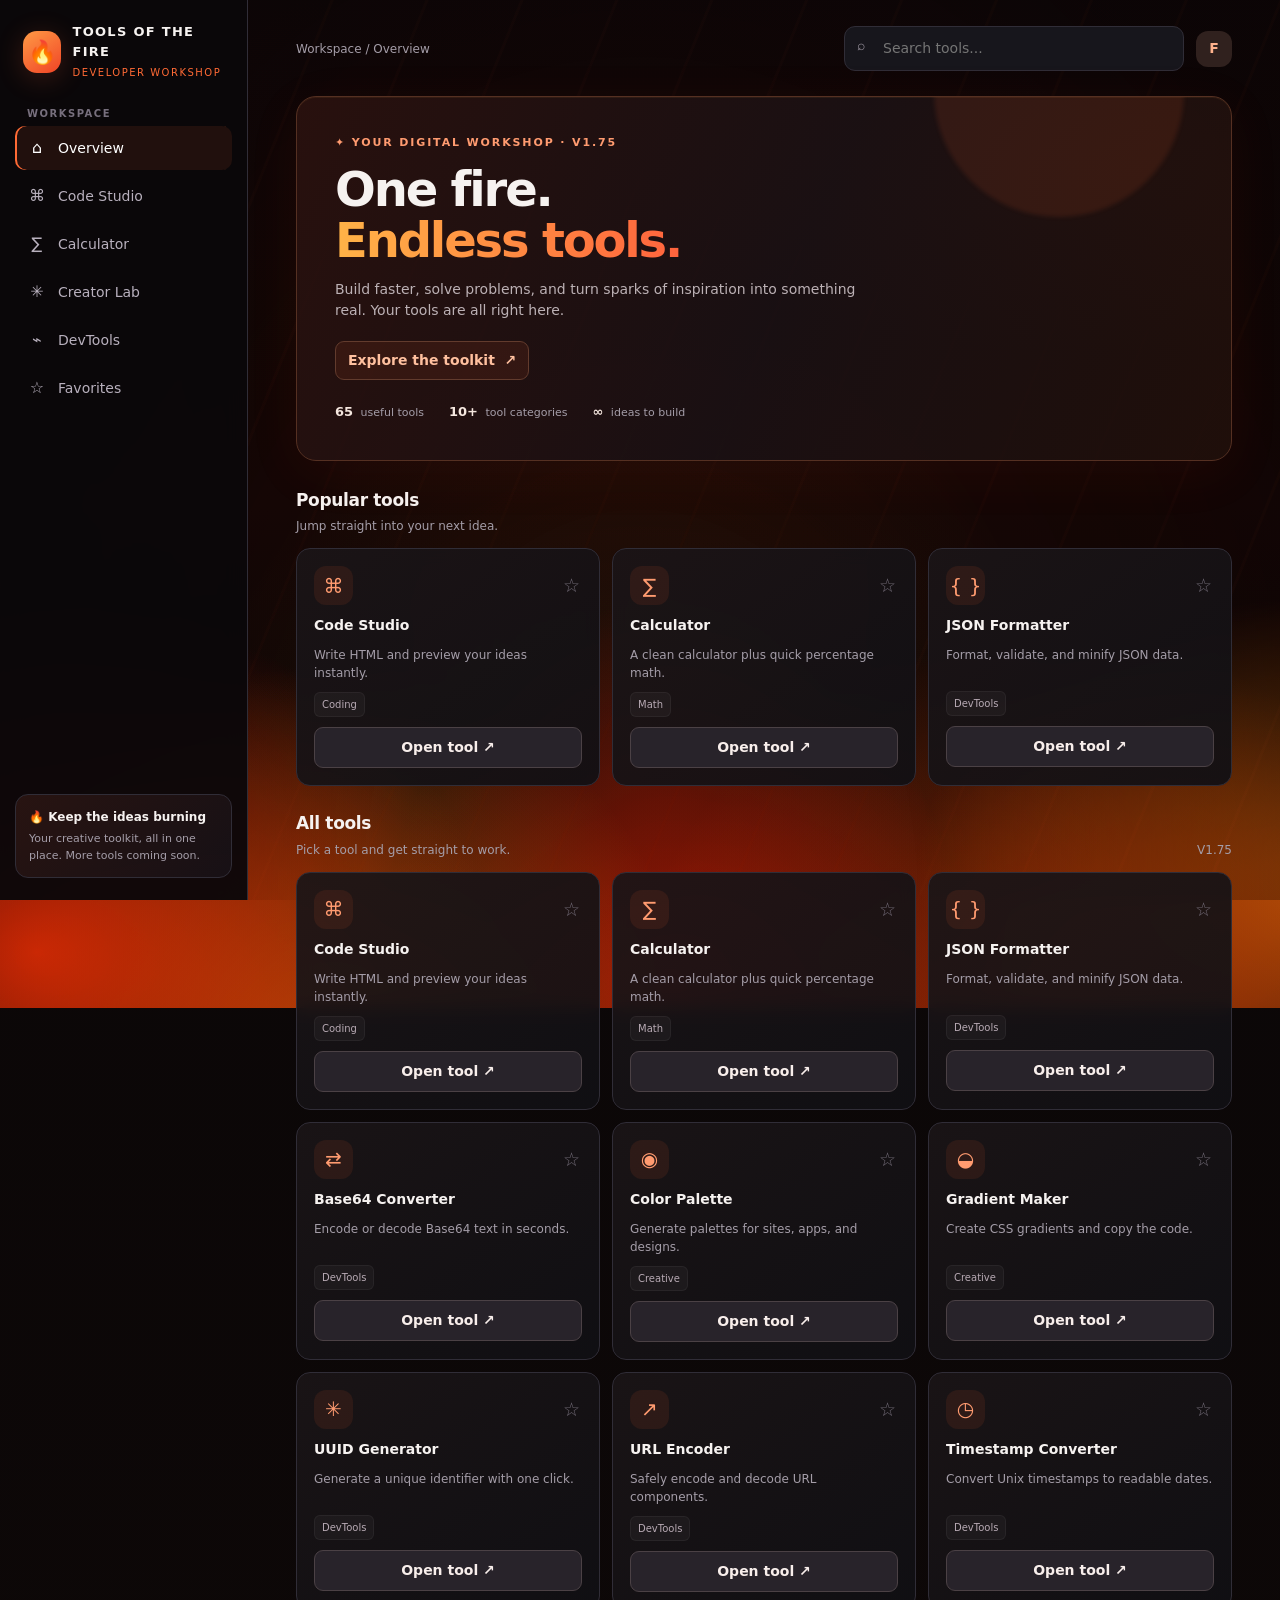
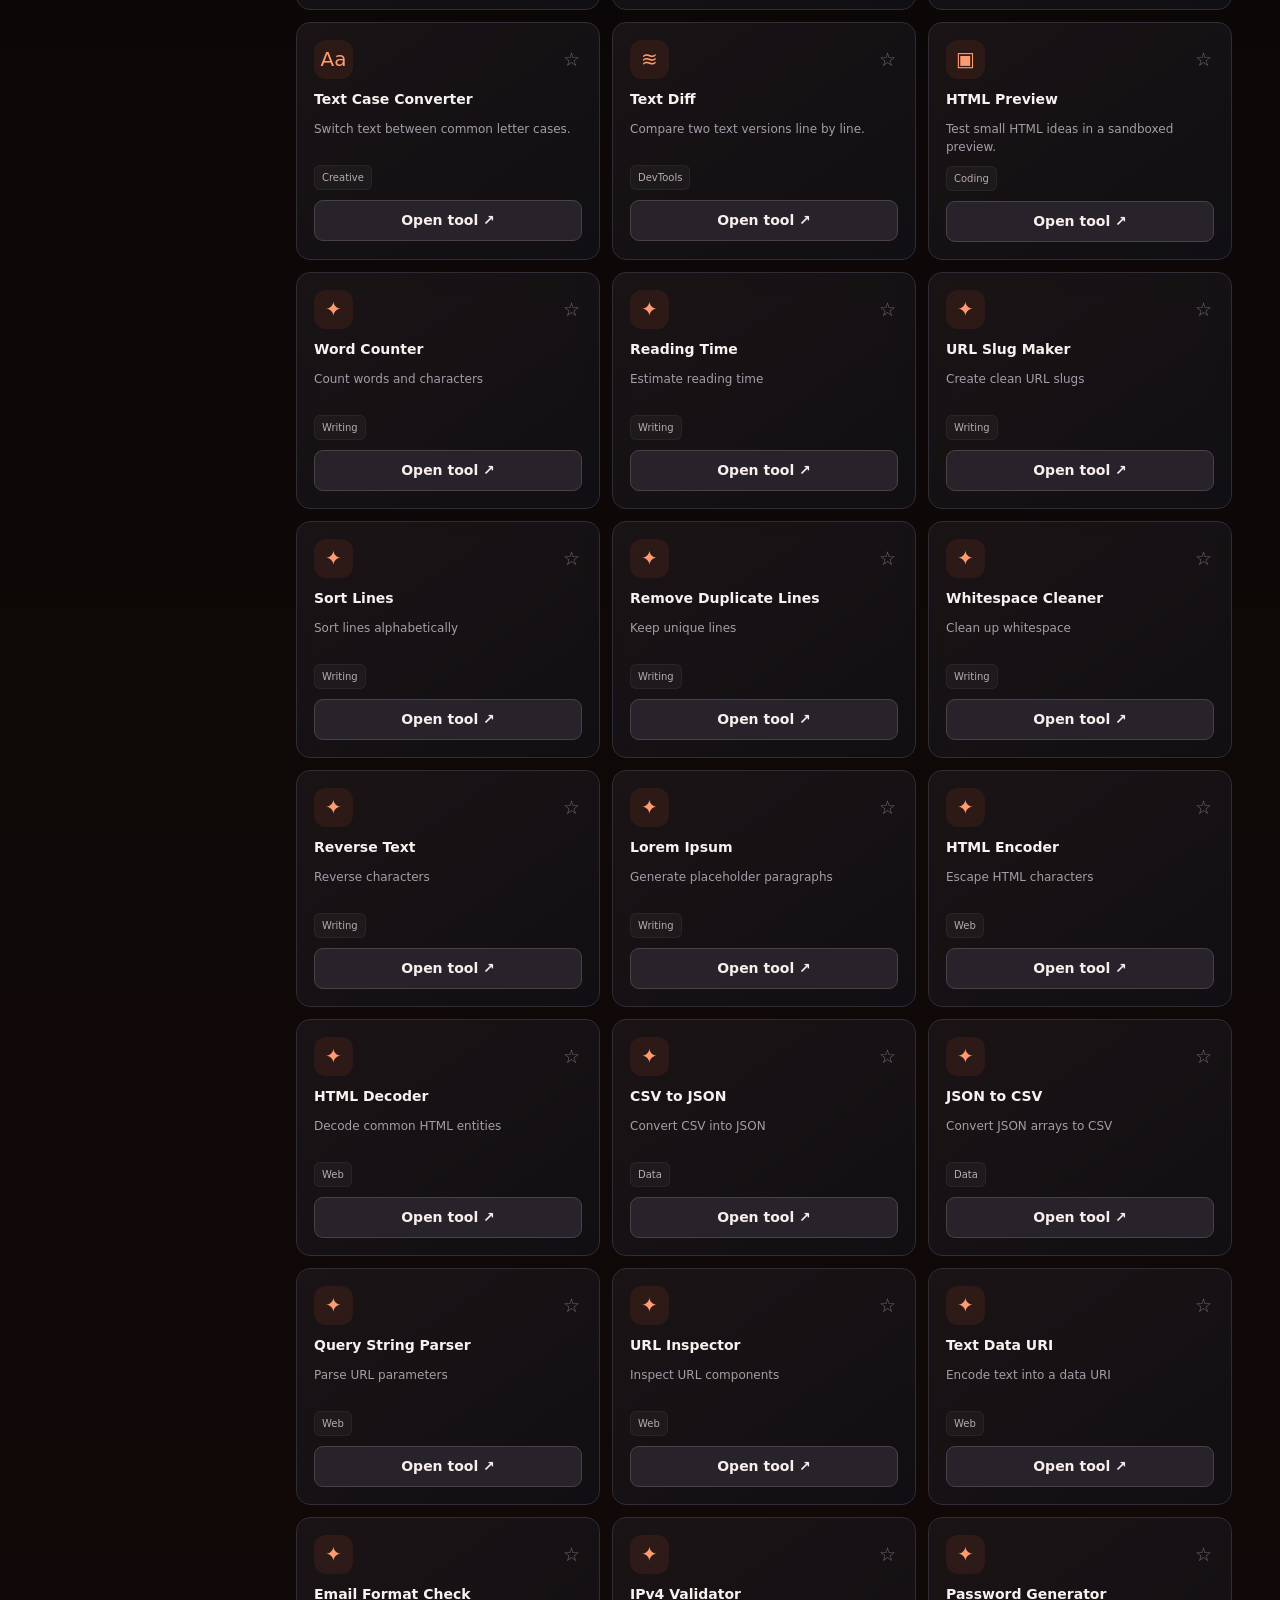
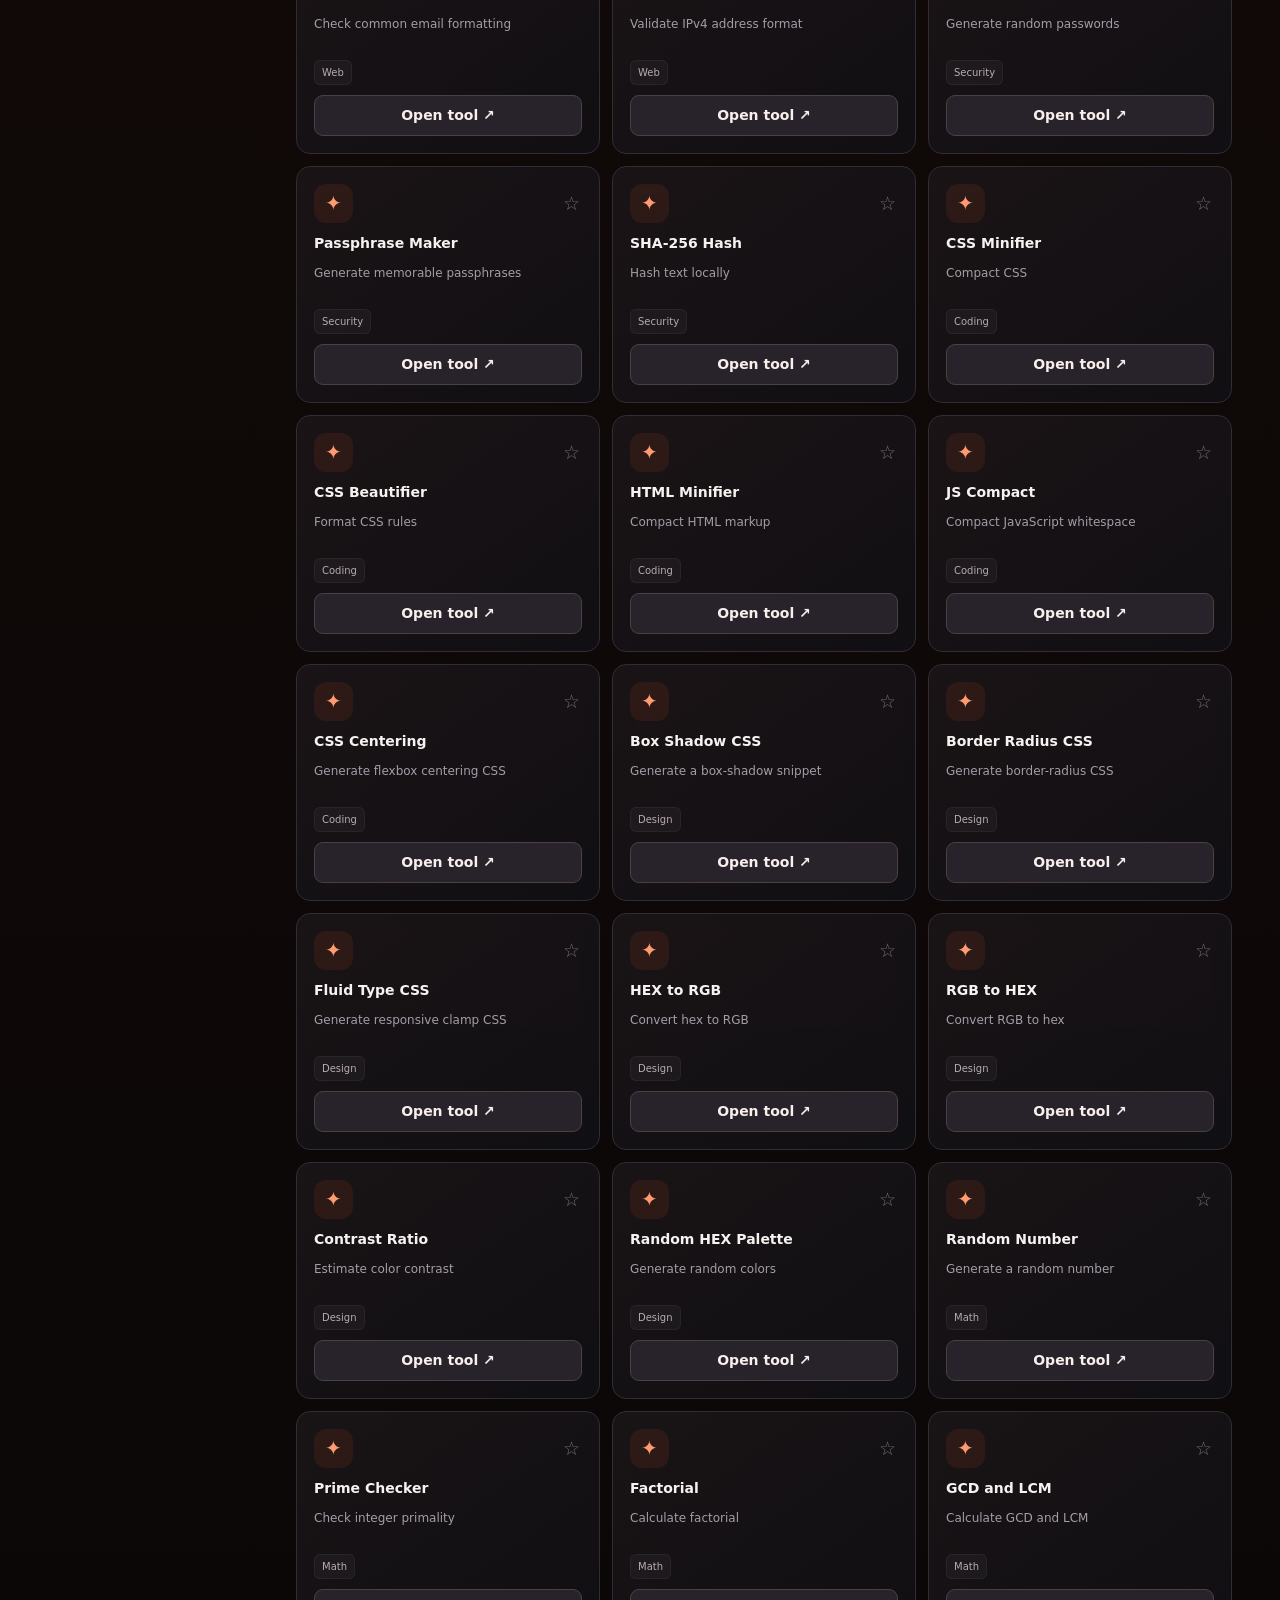
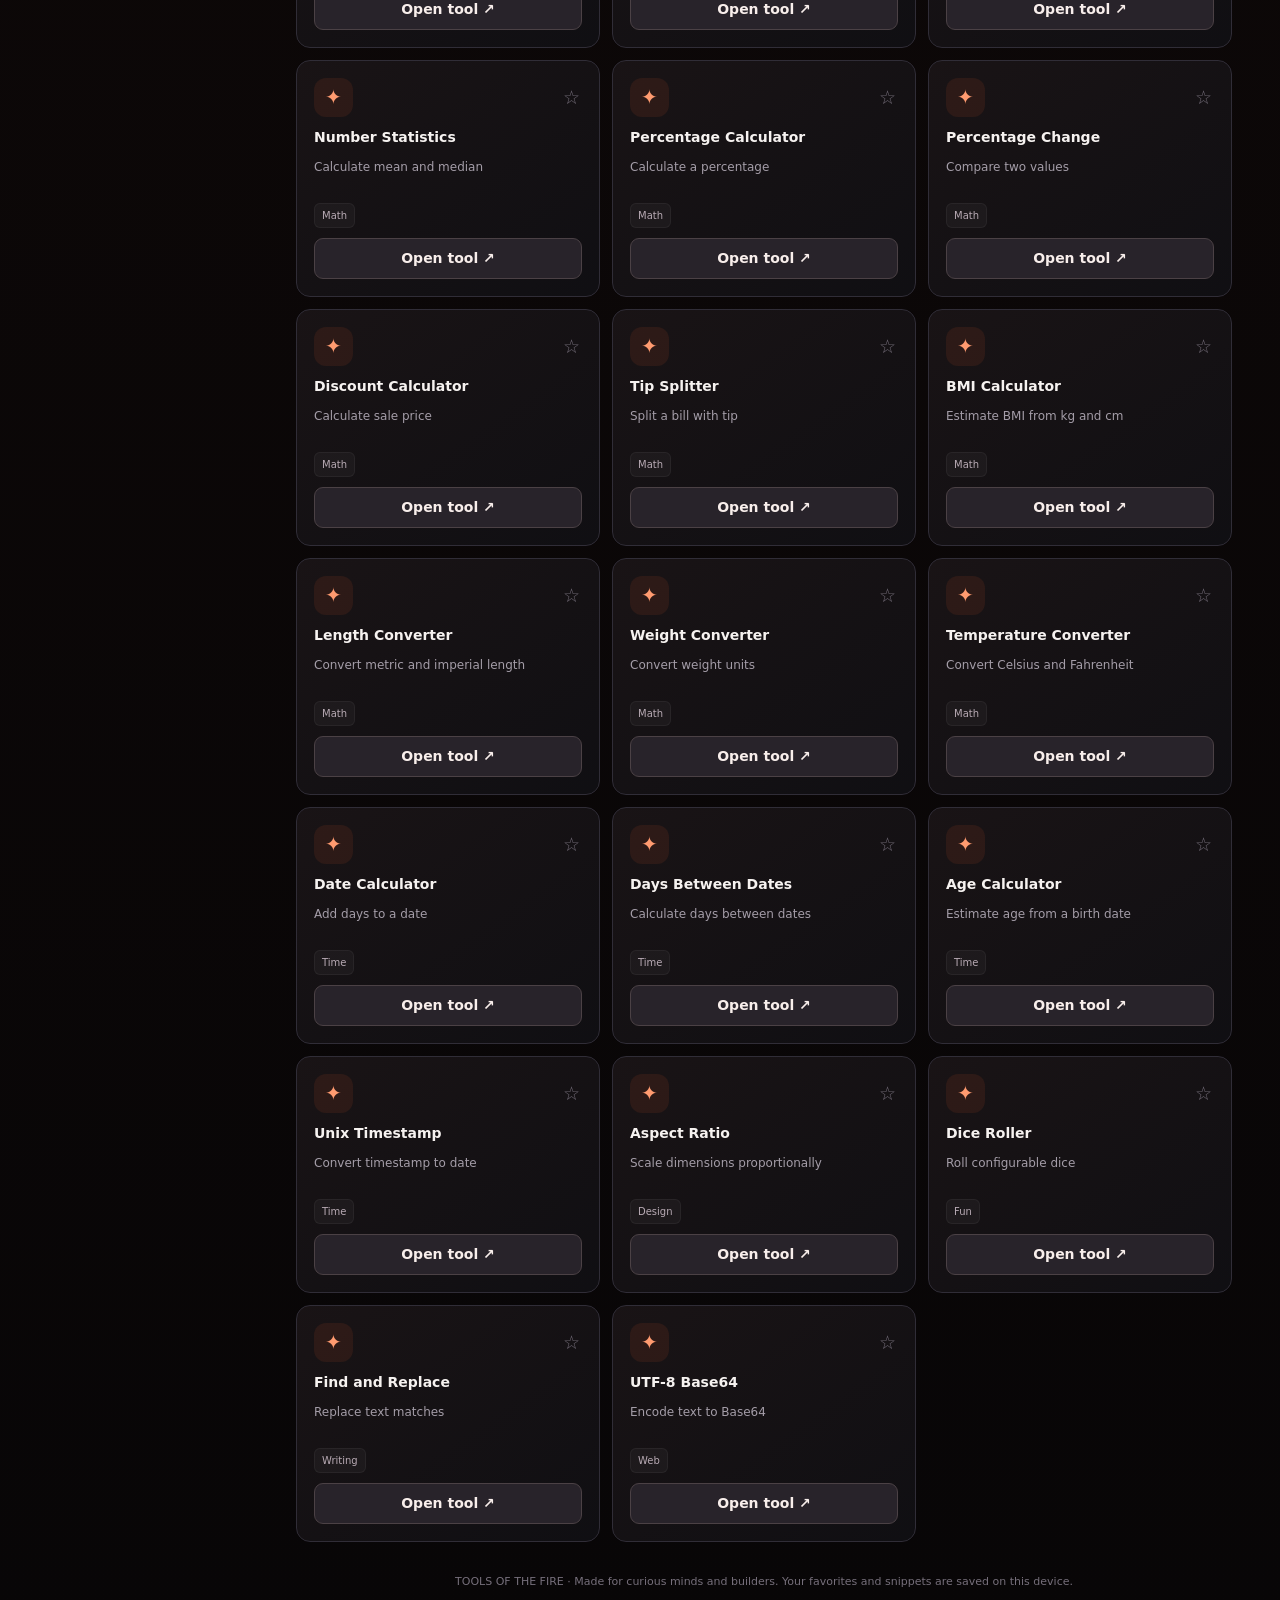
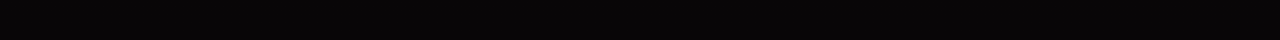
==== commit 6e0218b1: "Add animated ember and fire-inspired background for V1.75" ====
--- a/tools-of-the-fire/index.html
+++ b/tools-of-the-fire/index.html
@@ -6,6 +6,29 @@
 <title>Tools of the Fire</title>
 <style>
 :root{color-scheme:dark;--bg:#0e0d11;--panel:#17161c;--panel2:#201e26;--line:#302d37;--text:#f6f2f0;--muted:#a49da8;--fire:#ff6a35;--gold:#ffb347;--green:#7ee0b2}*{box-sizing:border-box}body{margin:0;background:radial-gradient(ellipse at 75% -20%,#492016 0,transparent 42%),var(--bg);color:var(--text);font:14px/1.5 Inter,ui-sans-serif,system-ui,-apple-system,Segoe UI,sans-serif}button,input,textarea,select{font:inherit}button{cursor:pointer}.shell{display:grid;grid-template-columns:248px minmax(0,1fr);min-height:100vh}.sidebar{position:sticky;top:0;height:100vh;border-right:1px solid var(--line);padding:22px 15px;background:#100f14eF;display:flex;flex-direction:column;gap:24px}.brand{display:flex;align-items:center;gap:11px;padding:0 8px}.flame{width:42px;height:42px;border-radius:14px;display:grid;place-items:center;background:linear-gradient(145deg,#ff9a45,#f04426);font-size:23px;box-shadow:0 5px 28px #ff6a3533}.brand strong{display:block;font-size:13px;letter-spacing:.1em}.brand small{color:var(--fire);font-size:10px;letter-spacing:.15em}.navlabel{color:#776f7d;font-size:10px;font-weight:800;letter-spacing:.15em;padding:0 12px;margin-bottom:5px}.nav{display:grid;gap:4px}.nav button{border:0;background:transparent;color:#b8b0bd;text-align:left;padding:10px 12px;border-radius:10px;display:flex;align-items:center;gap:11px}.nav button:hover,.nav button.active{background:#ff6a3518;color:#fff}.nav button.active{box-shadow:inset 2px 0 var(--fire)}.nav .ico{width:20px;text-align:center;font-size:16px}.sidebottom{margin-top:auto;border:1px solid var(--line);border-radius:13px;padding:13px;background:linear-gradient(135deg,#211b1b,#17151c)}.sidebottom b{display:block;font-size:12px}.sidebottom p{font-size:11px;color:var(--muted);margin:5px 0 0}.main{min-width:0;padding:26px clamp(16px,4vw,48px) 50px;max-width:1600px;width:100%;margin:auto}.topbar{display:flex;align-items:center;gap:12px;margin-bottom:25px}.crumb{color:var(--muted);font-size:12px}.topbar .grow{flex:1}.search{width:min(340px,45vw);position:relative}.search input{width:100%;border:1px solid var(--line);background:#17161c;color:var(--text);padding:11px 13px 11px 38px;border-radius:11px;outline:none}.search input:focus,textarea:focus,input:focus,select:focus{border-color:#a64b30;outline:1px solid #a64b3055}.search span{position:absolute;left:13px;top:9px;color:var(--muted)}.avatar{width:36px;height:36px;border-radius:12px;background:#30211e;color:#ffb28d;display:grid;place-items:center;font-weight:800}.hero{position:relative;overflow:hidden;border:1px solid #553022;border-radius:20px;padding:clamp(22px,4vw,38px);background:linear-gradient(115deg,#261715 0%,#1b171c 50%,#17151b 100%);margin-bottom:27px}.hero:after{content:"";position:absolute;width:250px;height:250px;border-radius:50%;right:5%;top:-130px;background:#ff632e1c;filter:blur(2px)}.eyebrow{font-size:11px;color:#ff9b70;font-weight:800;letter-spacing:.17em;text-transform:uppercase}.hero h1{font-size:clamp(30px,5vw,48px);letter-spacing:-.045em;line-height:1.08;margin:12px 0}.hero h1 span{background:linear-gradient(90deg,#ffb347,#ff633d);-webkit-background-clip:text;background-clip:text;color:transparent}.hero p{color:#bcb1b5;max-width:550px;margin:0 0 20px}.pill{border:1px solid #623b2d;background:#ff6a3517;color:#ffc09f;padding:8px 12px;border-radius:9px;font-weight:700}.stats{display:flex;gap:25px;flex-wrap:wrap;margin-top:22px;color:var(--muted);font-size:11px}.stats b{color:#f5e7df;font-size:13px;margin-right:4px}.sectionhead{display:flex;align-items:end;justify-content:space-between;gap:12px;margin:25px 0 13px}.sectionhead h2{font-size:17px;margin:0;letter-spacing:-.02em}.sectionhead p{color:var(--muted);font-size:12px;margin:4px 0 0}.cards{display:grid;grid-template-columns:repeat(3,minmax(0,1fr));gap:12px}.toolcard{border:1px solid var(--line);background:linear-gradient(145deg,#1b1a21,#151419);padding:17px;border-radius:14px;text-align:left;color:inherit;min-width:0;transition:.18s;display:flex;flex-direction:column;gap:10px}.toolcard:hover{transform:translateY(-2px);border-color:#79432f;background:#211b1b}.cardtop{display:flex;align-items:center;justify-content:space-between}.toolicon{width:39px;height:39px;display:grid;place-items:center;border-radius:12px;background:#ff6a3517;color:#ff9b70;font-size:20px}.star{border:0;background:transparent;color:#716a76;font-size:19px;padding:2px}.star.on{color:#ffbd52}.toolcard h3{margin:0;font-size:14px}.toolcard p{margin:0;color:var(--muted);font-size:12px;min-height:35px}.tag{color:#b8aab4;font-size:10px;background:#ffffff09;border:1px solid #ffffff0c;padding:4px 7px;border-radius:6px;align-self:flex-start}.workspace{display:none}.workspace.active{display:block}.homeview.hidden{display:none}.panel{border:1px solid var(--line);border-radius:15px;background:#17161c;padding:18px;margin-bottom:14px}.panel h3{margin:0 0 12px;font-size:15px}.field{width:100%;background:#100f14;border:1px solid var(--line);color:var(--text);border-radius:9px;padding:10px 12px;min-width:0}.fieldlabel{display:block;color:#b5adb9;font-size:12px;margin:12px 0 6px}.btn{border:1px solid #4b4145;background:#28232a;color:#f8eeeb;padding:9px 13px;border-radius:9px;font-weight:650}.btn.primary{background:linear-gradient(135deg,#ff7b3f,#ed4e2e);border-color:transparent;color:#fff}.btn:hover{filter:brightness(1.12)}.row{display:flex;gap:9px;align-items:center;flex-wrap:wrap}.row>*{flex:0 0 auto}.row .field{flex:1 1 180px}.output{background:#100f14;border:1px solid var(--line);padding:12px;border-radius:9px;min-height:42px;white-space:pre-wrap;overflow-wrap:anywhere;color:#f2e9e5}.muted{color:var(--muted);font-size:12px}.calc{max-width:420px}.calcdisplay{width:100%;font-size:27px;text-align:right;padding:20px 14px;background:#100f14;border:1px solid var(--line);border-radius:11px;color:#fff;margin-bottom:10px}.calcgrid{display:grid;grid-template-columns:repeat(4,1fr);gap:7px}.calcgrid button{padding:13px 5px;background:#27232b;border:1px solid #37313b;border-radius:9px;color:#fff}.calcgrid button.op{color:#ff9c72;background:#39251f}.calcgrid button.equal{background:#f26335;border-color:#f26335}.editor{display:grid;grid-template-columns:1fr 1fr;gap:12px}.editor textarea{min-height:310px;resize:vertical;font:12px/1.6 ui-monospace,SFMono-Regular,Consolas,monospace}.preview{width:100%;height:350px;border:1px solid var(--line);border-radius:9px;background:#fff}.colorgrid{display:grid;grid-template-columns:repeat(5,1fr);gap:8px}.swatch{border:1px solid #ffffff1a;border-radius:10px;overflow:hidden;background:#100f14;color:#fff;text-align:left;padding:0}.swatchcolor{height:90px}.swatch code{display:block;padding:8px;font-size:11px}.empty{border:1px dashed #46404a;border-radius:12px;padding:25px;color:var(--muted);text-align:center}.footer{margin-top:32px;color:#766f7b;font-size:11px;text-align:center}.toast{position:fixed;bottom:20px;right:20px;background:#26212a;border:1px solid #584139;padding:11px 15px;border-radius:10px;display:none;z-index:10;box-shadow:0 10px 30px #0008}.toast.show{display:block}@media(max-width:1000px){.cards{grid-template-columns:repeat(2,minmax(0,1fr))}.shell{grid-template-columns:205px minmax(0,1fr)}.sidebar{padding:18px 10px}}@media(max-width:680px){.shell{display:block}.sidebar{position:sticky;z-index:5;top:0;width:100%;height:auto;padding:10px 12px;border-right:0;border-bottom:1px solid var(--line);display:block}.brand{padding:0 3px}.flame{width:35px;height:35px}.brand strong{font-size:12px}.navlabel,.sidebottom{display:none}.nav{display:flex;overflow-x:auto;gap:4px;margin-top:10px}.nav button{white-space:nowrap;padding:8px 10px;font-size:11px}.nav .ico{width:auto}.main{padding:18px 13px 35px}.topbar{margin-bottom:16px}.crumb{display:none}.search{width:100%;flex:1}.avatar{display:none}.hero{padding:22px 18px}.cards{grid-template-columns:repeat(2,minmax(0,1fr));gap:9px}.toolcard{padding:12px;gap:8px}.toolcard p{font-size:11px}.toolicon{width:34px;height:34px}.editor{grid-template-columns:1fr}.editor textarea{min-height:220px}.preview{height:300px}.colorgrid{grid-template-columns:repeat(3,1fr)}.swatchcolor{height:65px}}@media(max-width:390px){.cards{grid-template-columns:1fr}.toolcard p{min-height:0}.hero h1{font-size:32px}}
+
+/* V1.75 FIRE BACKGROUND */
+html{background:#080506}
+body{position:relative;isolation:isolate;background:linear-gradient(180deg,#090607 0%,#100908 48%,#080607 100%)}
+body:before{content:"";position:fixed;inset:-12%;z-index:-1;pointer-events:none;background:
+radial-gradient(ellipse at 12% 95%,#ff3b13a8 0,transparent 23%),
+radial-gradient(ellipse at 30% 105%,#ff7a1c88 0,transparent 24%),
+radial-gradient(ellipse at 52% 98%,#d91f0d99 0,transparent 25%),
+radial-gradient(ellipse at 76% 103%,#ff4b1288 0,transparent 25%),
+radial-gradient(ellipse at 94% 88%,#ff8a2299 0,transparent 20%),
+radial-gradient(ellipse at 50% 115%,#ffad321c 0,transparent 48%),
+linear-gradient(180deg,#100809 0%,#170907 55%,#080506 100%);
+filter:saturate(1.2);animation:fireGlow 8s ease-in-out infinite alternate}
+body:after{content:"";position:fixed;inset:0;z-index:-1;pointer-events:none;opacity:.48;background:
+repeating-linear-gradient(112deg,transparent 0 42px,#ff57220a 43px 45px,transparent 46px 88px),
+radial-gradient(ellipse at 50% 100%,transparent 0 30%,#050304d9 88%)}
+@keyframes fireGlow{0%{transform:translate3d(-1%,0,0) scale(1);filter:saturate(1.05) brightness(.85)}50%{filter:saturate(1.3) brightness(1.08)}100%{transform:translate3d(1%,-1%,0) scale(1.04);filter:saturate(1.45) brightness(.95)}}
+.hero{background:linear-gradient(115deg,#2b120fe8 0%,#1a1114e8 52%,#21100be8 100%),radial-gradient(ellipse at 90% 20%,#ff5a252c,transparent 45%);box-shadow:0 12px 55px #f0442610,inset 0 1px #ffb34712}
+.toolcard,.panel{background:linear-gradient(145deg,#1b1517ed,#111014ed);backdrop-filter:blur(8px)}
+.sidebar{background:#0b080af2;backdrop-filter:blur(12px)}
+.sidebottom{background:linear-gradient(135deg,#2b1512e8,#171116ed)}
+@media(prefers-reduced-motion:reduce){body:before{animation:none}}
+
 </style>
 </head>
 <body>
